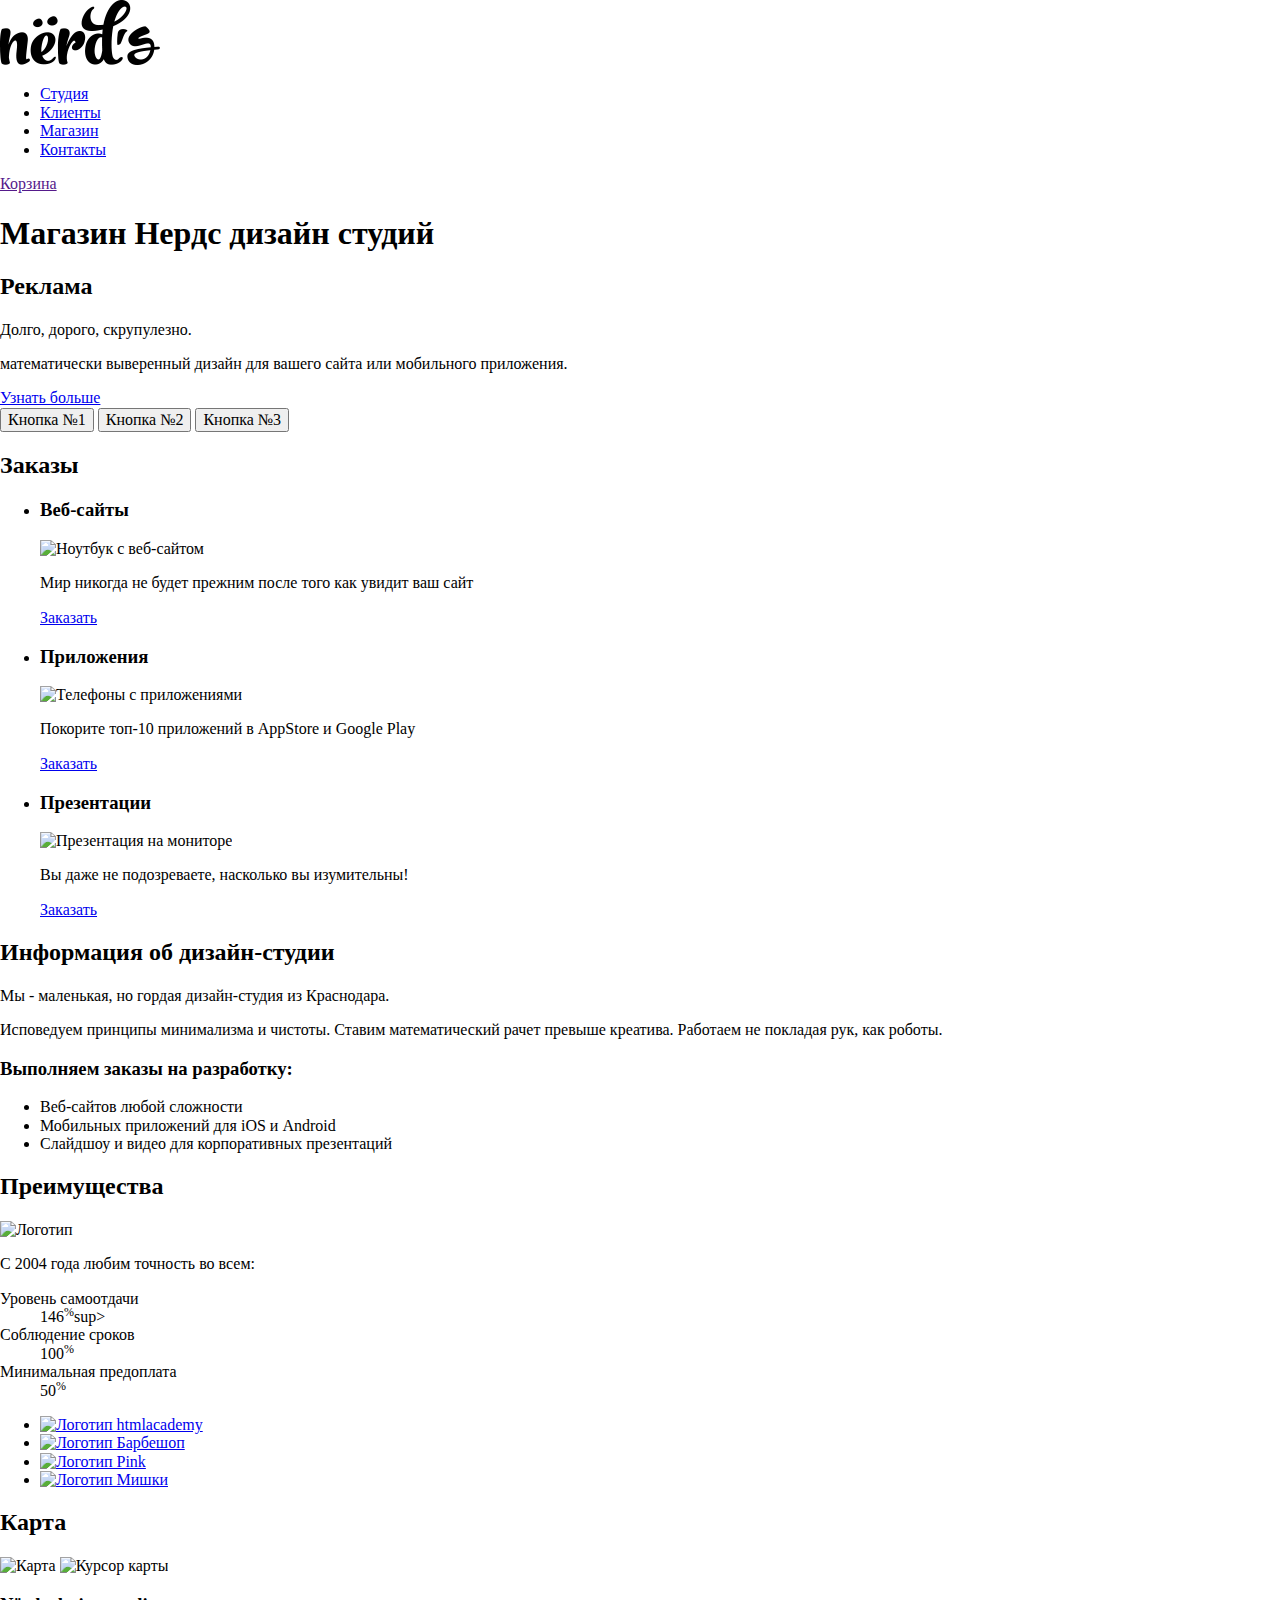
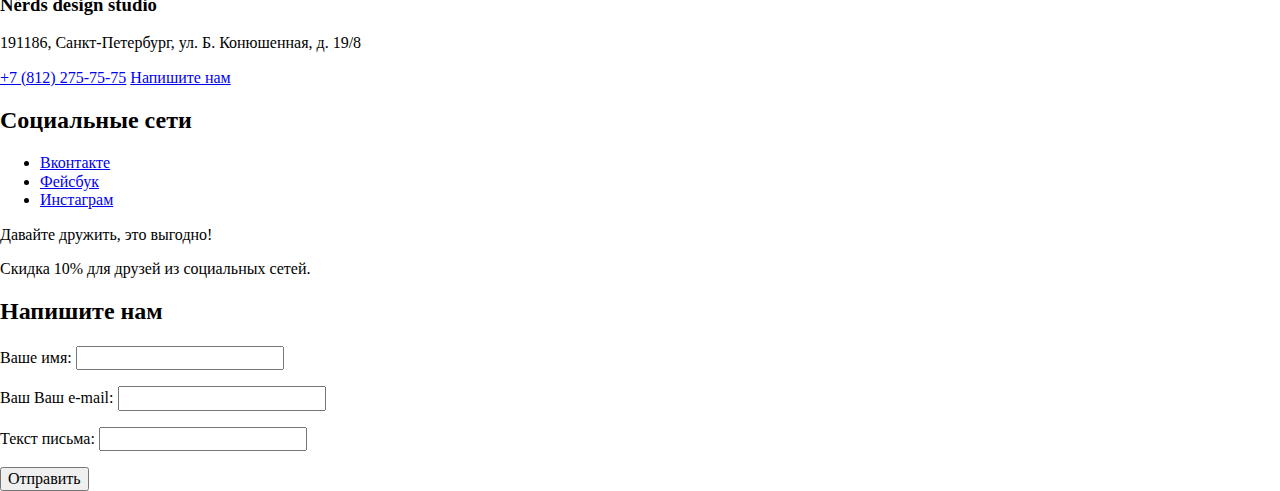
==== index.html @ 2e9fbd0c "Добавление файлов styles и normalize" ====
<!DOCTYPE html>
<html class="page" lang="ru">
  <head>
    <meta charset="UTF-8">
    <meta http-equiv="X-UA-Compatible" content="IE=edge">
    <meta name="viewport" content="width=device-width, initial-scale=1.0">
    <title>Проект нердс</title>
    <link rel="stylesheet" href="../styles/normalize.css">
    <link rel="stylesheet" href="../styles/style.css">

    <link rel="icon" href="favicon.ico">
    <link rel="icon" href="img/favicons/favicon.svg" type="image/svg+xml">
    <link rel="mask-icon" href="img/favicons/favicon.svg" type="image/svg+xml">
    <link rel="apple-touch-icon" href="img/favicons/180.png">
    <link rel="manifest" href="manifest.webmanifest">
  </head>
  <body class="page-body">
    <header class="main-header">
      <nav class="main-navigation">
        <a>
          <img src="/img/nerds-logo.png" width="160" height="65" alt="Логотип">
        </a>
        <ul>
          <li>
            <a href="blank.html">Студия</a>
          </li>
          <li>
            <a href="blank.html">Клиенты</a>
          </li>
          <li>
            <a href="catalog.html">Магазин</a>
          </li>
          <li>
            <a href="blank.html">Контакты</a>
          </li>
        </ul>
        <div>
          <a href="">Корзина</a>
        </div>
      </nav>
    </header>

    <main class="page-section">
      <h1>Магазин Нердс дизайн студий</h1>
      <section class="Advertising-slider">
        <h2>Реклама</h2>
        <div>
          <p>
            Долго, дорого, скрупулезно.
          </p>
          <p>
            математически выверенный дизайн для вашего
            сайта или мобильного приложения.
          </p>
          <a href="blank.html">Узнать больше</a>
        </div>
        <div>
          <button>Кнопка №1</button>
          <button>Кнопка №2</button>
          <button>Кнопка №3</button>
        </div>
      </section>

      <section class="order">
        <h2>Заказы</h2>
        <ul>
          <li>
            <h3>Веб-сайты</h3>
            <img src="" alt="Ноутбук с веб-сайтом">
            <p>
              Мир никогда не будет прежним
              после того как увидит ваш сайт
            </p>
            <a href="blank.html">Заказать</a>
          </li>
          <li>
            <h3>Приложения</h3>
            <img src="" alt="Телефоны с приложениями">
            <p>
              Покорите топ-10 приложений в
              AppStore и Google Play
            </p>
            <a href="blank.html">Заказать</a>
          </li>
          <li>
            <h3>Презентации</h3>
            <img src="" alt="Презентация на мониторе">
            <p>
              Вы даже не подозреваете,
              насколько вы изумительны!
            </p>
            <a href="blank.html">Заказать</a>
          </li>
        </ul>
      </section>

      <section>
        <h2>Информация об дизайн-студии</h2>
        <p>
          Мы - маленькая, но гордая
          дизайн-студия из Краснодара.
        </p>
        <p>
          Исповедуем принципы минимализма
          и чистоты. Ставим математический
          рачет превыше креатива. Работаем
          не покладая рук, как роботы.
        </p>
        <h3>Выполняем заказы на разработку:</h3>
        <ul>
          <li>Веб-сайтов любой сложности</li>
          <li>Мобильных приложений для iOS и Android</li>
          <li>Слайдшоу и видео для корпоративных презентаций</li>
        </ul>
      </section>

      <section class="advantages">
        <h2>Преимущества</h2>
        <img src="" alt="Логотип">
        <p>
          C 2004 года любим точность во всем:
        </p>
        <dl>
          <dt>Уровень самоотдачи</dt>
          <dd>146<sup>%</sup>sup></dd>
          <dt>Соблюдение сроков</dt>
          <dd>100<sup>%</sup></dd>
          <dt>Минимальная предоплата</dt>
          <dd>50<sup>%</sup></dd>
        </dl>
      </section>

      <section class="logos">
        <ul>
          <li>
            <a href="#">
              <img src="#" alt="Логотип htmlacademy">
            </a>
          </li>
          <li>
            <a href="#"><img src="" alt="Логотип Барбешоп">
            </a>
          </li>
          <li>
            <a href="#">
              <img src="" alt="Логотип Pink">
            </a>
          </li>
          <li>
            <a href="#">
              <img src="" alt="Логотип Мишки">
            </a>
          </li>
        </ul>
      </section>
    </main>

    <footer class="page-footer">
      <section class="map">
        <h2>Карта</h2>
        <img src="" alt="Карта">
        <img src="" alt="Курсор карты">
        <div class="contacts">
          <h3>Nёrds design studio</h3>
          <p>
            191186, Санкт-Петербург,
            ул. Б. Конюшенная, д. 19/8
          </p>
          <a href="tel:+78122757575">+7 (812) 275-75-75</a>
          <a href="blank.html">Напишите нам</a>
        </div>
      </section>

      <section class="social">
        <h2>Социальные сети</h2>
        <ul class="social-list">
          <li>
            <a href="#">Вконтакте</a>
          </li>
          <li>
            <a href="#">Фейсбук</a>
          </li>
          <li>
            <a href="#">Инстаграм</a>
          </li>
        </ul>
      </section>

      <div class="discount">
        <p>Давайте дружить, это выгодно!</p>
        <p>Скидка 10% для друзей из социальных сетей.</p>
      </div>
    </footer>

    <section class="modal">
      <h2>Напишите нам</h2>
      <form action="#" method="get">
        <p>
          <Label for="login">Ваше имя:</Label>
          <input type="text" name="login" id="login">
        </p>
        <p>
          <Label for="email">Ваш Ваш e-mail:</Label>
          <input type="text" name="email" id="email">
        </p>
        <p>
          <Label for="text-email">Текст письма:</Label>
          <input type="text" name="text-email" id="text-email">
        </p>
        <button type="submit">Отправить</button>
      </form>
    </section>
  </body>
</html>
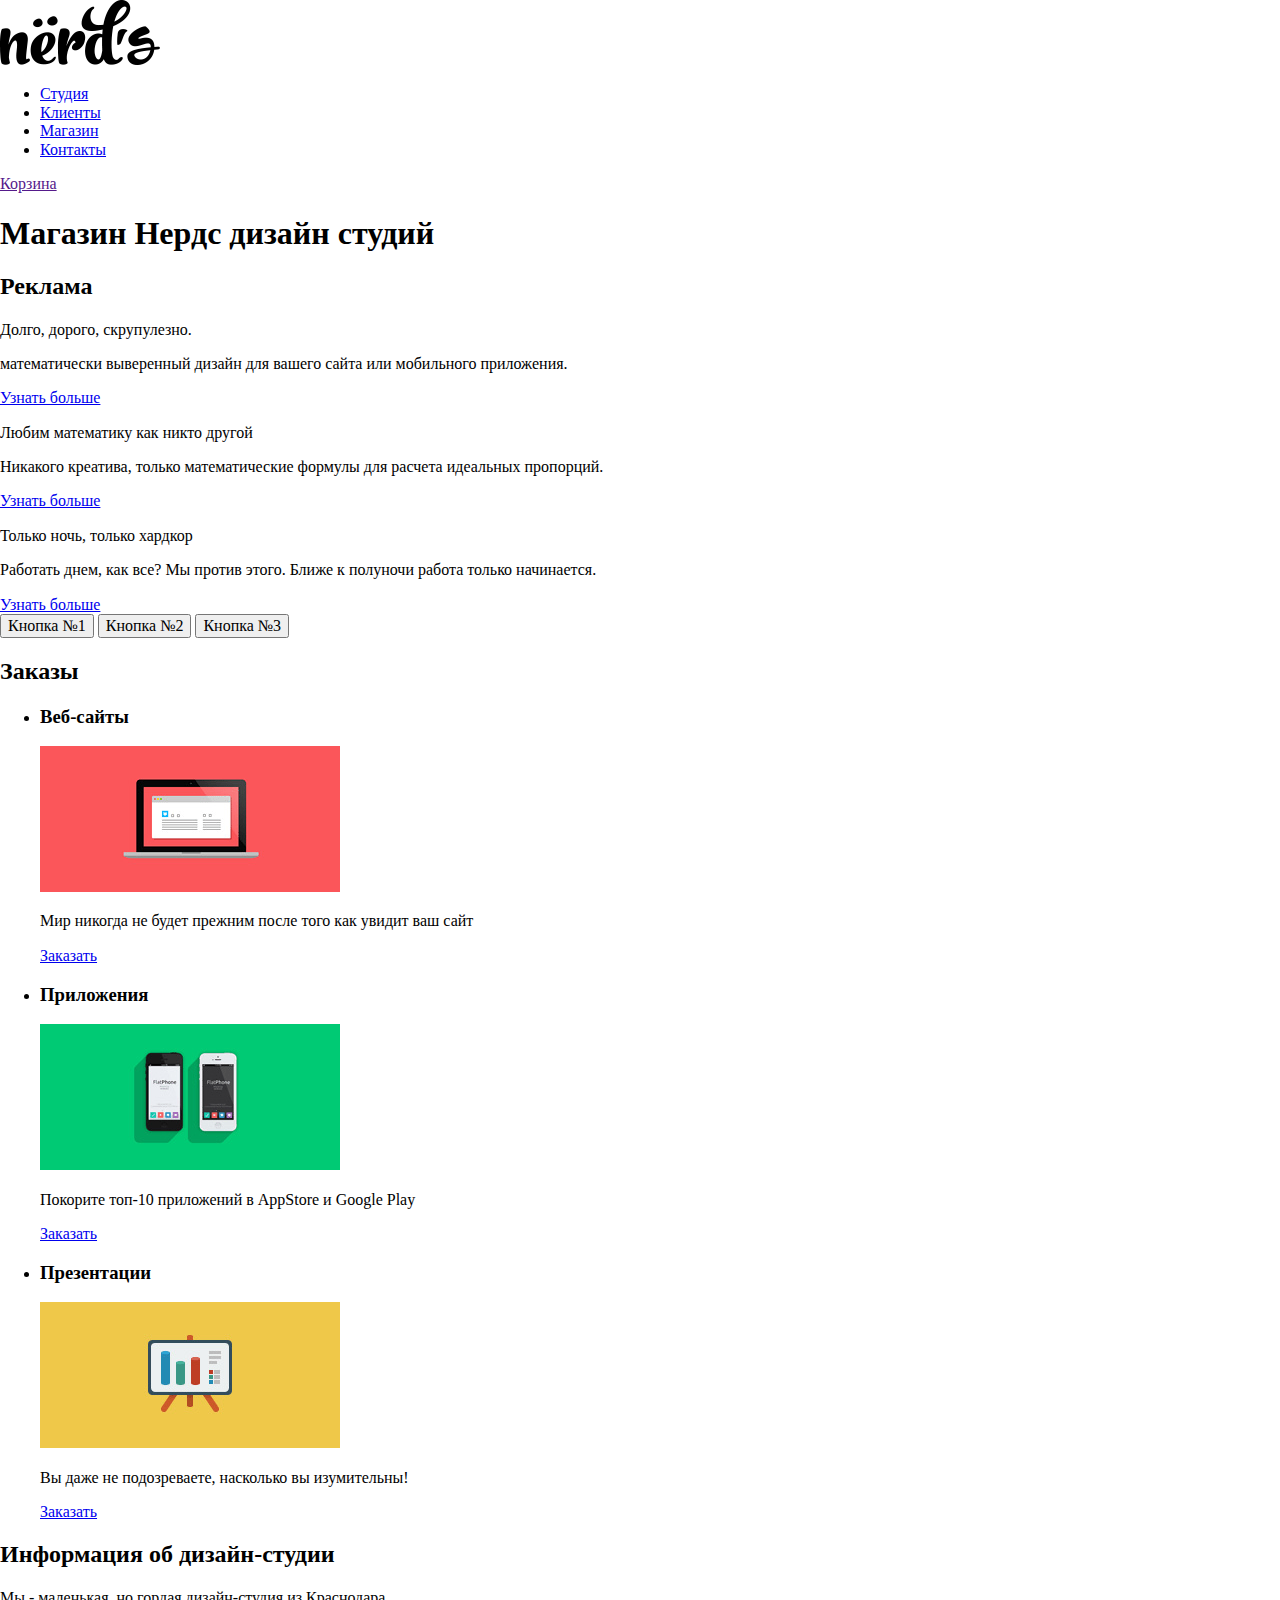
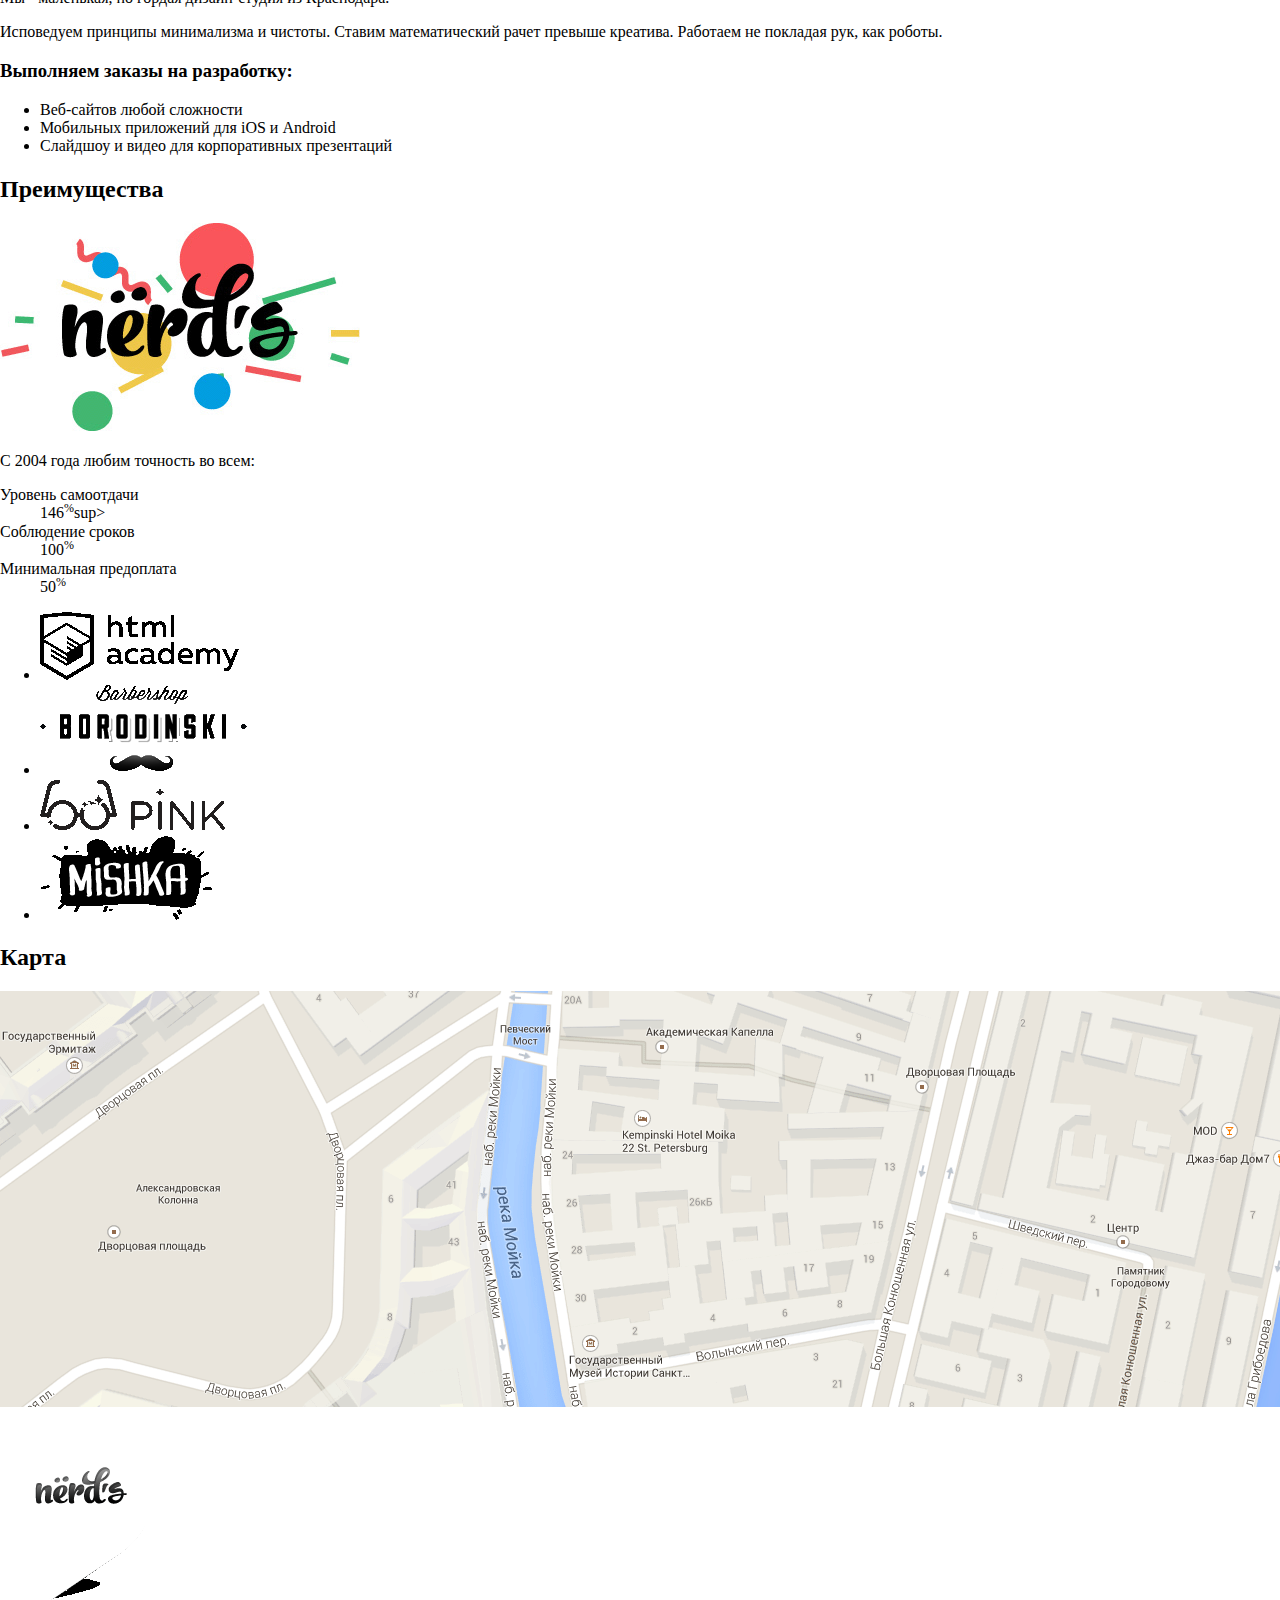
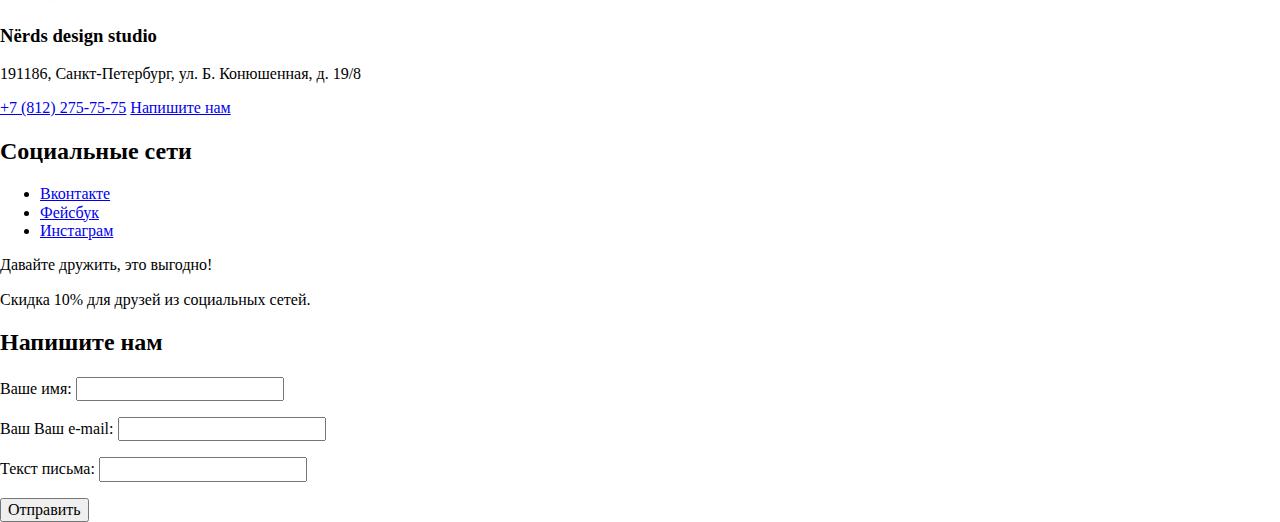
==== commit ac7487ff: "Добавлены изображения" ====
--- a/index.html
+++ b/index.html
@@ -44,7 +44,7 @@
       <h1>Магазин Нердс дизайн студий</h1>
       <section class="Advertising-slider">
         <h2>Реклама</h2>
-        <div>
+        <div class="slide-item">
           <p>
             Долго, дорого, скрупулезно.
           </p>
@@ -54,6 +54,26 @@
           </p>
           <a href="blank.html">Узнать больше</a>
         </div>
+        <div class="slide-item">
+            <p>
+              Любим математику как никто другой
+            </p>
+            <p>
+              Никакого креатива, только математические формулы
+              для расчета идеальных пропорций.
+            </p>
+            <a href="blank.html">Узнать больше</a>
+          </div>
+          <div class="slide-item">
+            <p>
+              Только ночь, только хардкор
+            </p>
+            <p>
+              Работать днем, как все? Мы против этого.
+              Ближе к полуночи работа только начинается.
+            </p>
+            <a href="blank.html">Узнать больше</a>
+          </div>
         <div>
           <button>Кнопка №1</button>
           <button>Кнопка №2</button>
@@ -66,7 +86,7 @@
         <ul>
           <li>
             <h3>Веб-сайты</h3>
-            <img src="" alt="Ноутбук с веб-сайтом">
+            <img src="../img/illustration-1.png" width="300" height="146" alt="Ноутбук с веб-сайтом">
             <p>
               Мир никогда не будет прежним
               после того как увидит ваш сайт
@@ -75,7 +95,7 @@
           </li>
           <li>
             <h3>Приложения</h3>
-            <img src="" alt="Телефоны с приложениями">
+            <img src="../img/illustration-2.png" width="300" height="146" alt="Телефоны с приложениями">
             <p>
               Покорите топ-10 приложений в
               AppStore и Google Play
@@ -84,7 +104,7 @@
           </li>
           <li>
             <h3>Презентации</h3>
-            <img src="" alt="Презентация на мониторе">
+            <img src="../img/illustration-3.png" width="300" height="146" alt="Презентация на мониторе">
             <p>
               Вы даже не подозреваете,
               насколько вы изумительны!
@@ -116,7 +136,7 @@
 
       <section class="advantages">
         <h2>Преимущества</h2>
-        <img src="" alt="Логотип">
+        <img src="../img/nerds-illustration.png" width="360" height="208" alt="Логотип">
         <p>
           C 2004 года любим точность во всем:
         </p>
@@ -130,25 +150,26 @@
         </dl>
       </section>
 
-      <section class="logos">
-        <ul>
-          <li>
-            <a href="#">
-              <img src="#" alt="Логотип htmlacademy">
-            </a>
-          </li>
-          <li>
-            <a href="#"><img src="" alt="Логотип Барбешоп">
-            </a>
-          </li>
-          <li>
-            <a href="#">
-              <img src="" alt="Логотип Pink">
-            </a>
-          </li>
-          <li>
-            <a href="#">
-              <img src="" alt="Логотип Мишки">
+      <section class="logo-list">
+        <ul>
+          <li>
+            <a href="#">
+              <img src="../img/logo-1.png" width="199" height="68" alt="Логотип htmlacademy">
+            </a>
+          </li>
+          <li>
+            <a href="#">
+              <img src="../img/logo-2.png" width="209" height="90" alt="Логотип Барбешоп">
+            </a>
+          </li>
+          <li>
+            <a href="#">
+              <img src="../img/logo-3.png" width="185" height="52" alt="Логотип Pink">
+            </a>
+          </li>
+          <li>
+            <a href="#">
+              <img src="../img/logo-4.png" width="173" height="84" alt="Логотип Мишки">
             </a>
           </li>
         </ul>
@@ -158,8 +179,8 @@
     <footer class="page-footer">
       <section class="map">
         <h2>Карта</h2>
-        <img src="" alt="Карта">
-        <img src="" alt="Курсор карты">
+        <img src="../img/map.png" width="1440" height="416" alt="Карта">
+        <img src="../img/map-marker.png" width="231" height="190" alt="Курсор карты">
         <div class="contacts">
           <h3>Nёrds design studio</h3>
           <p>
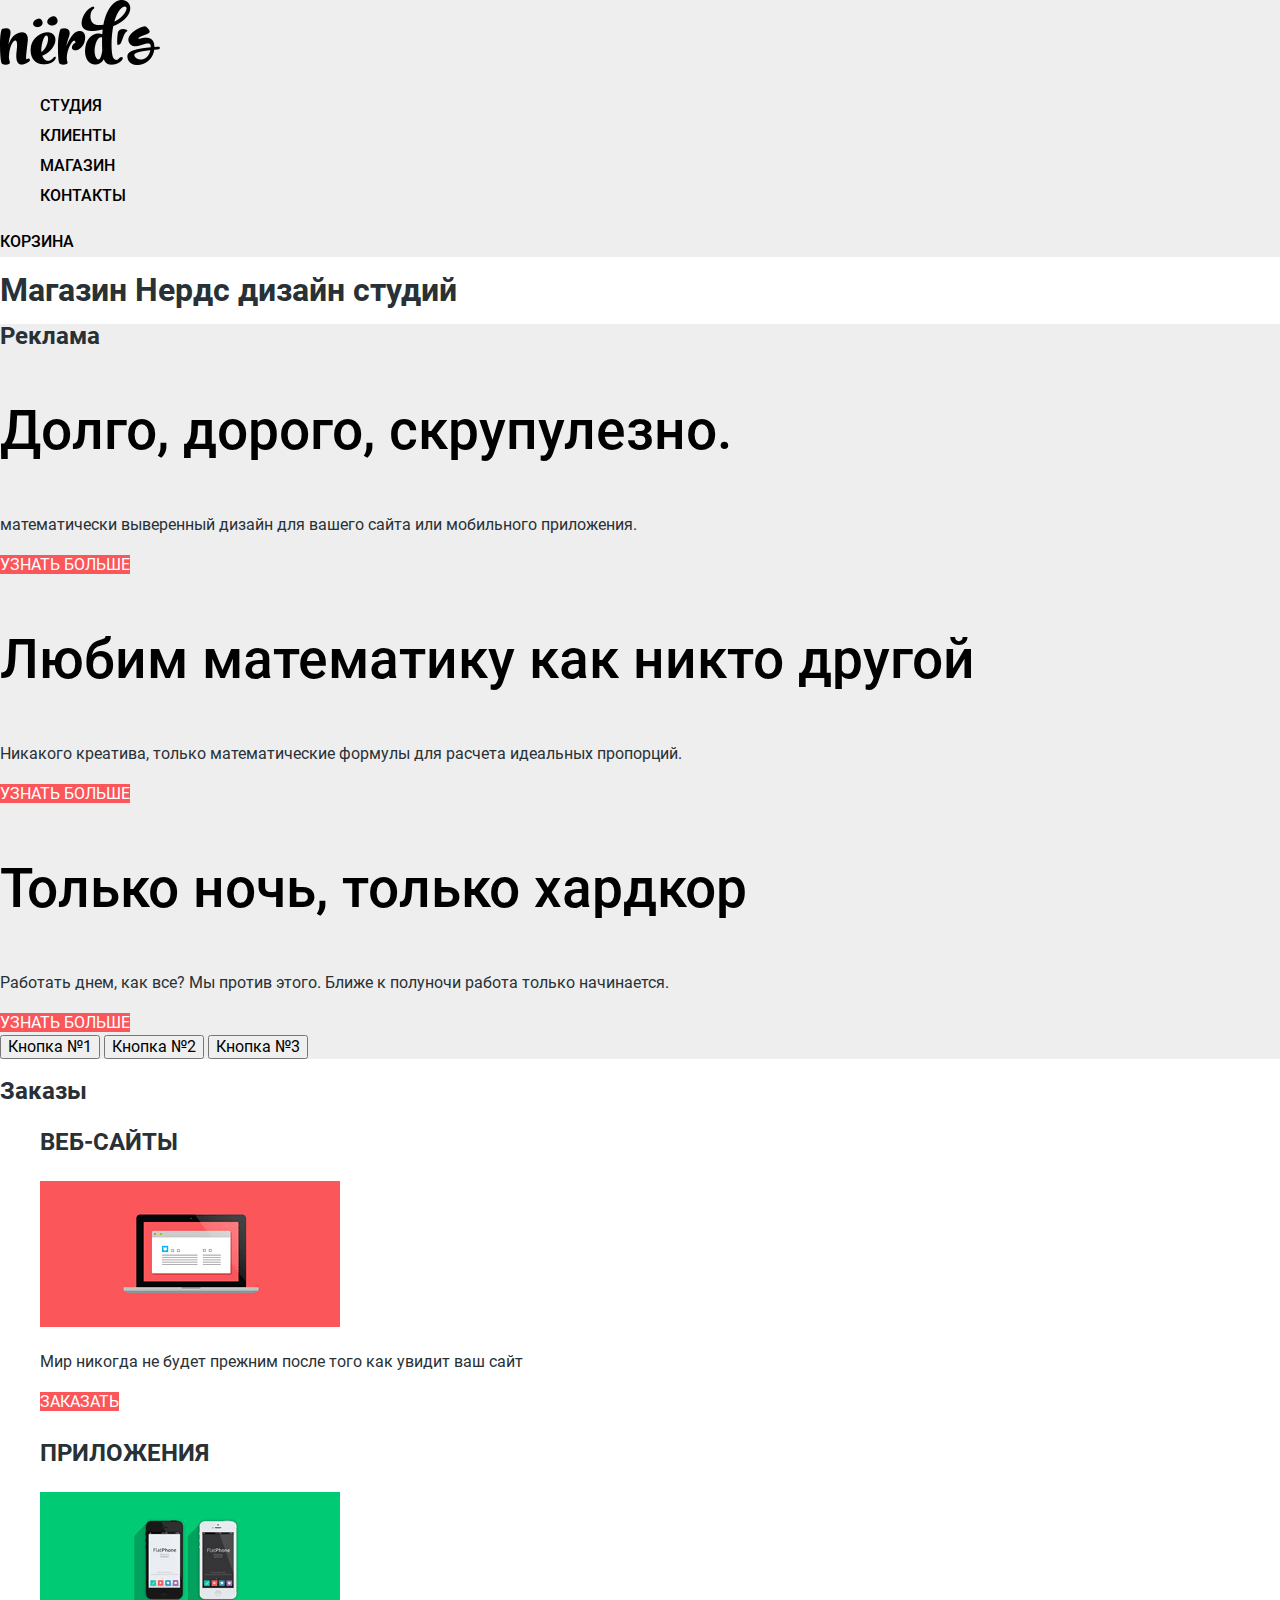
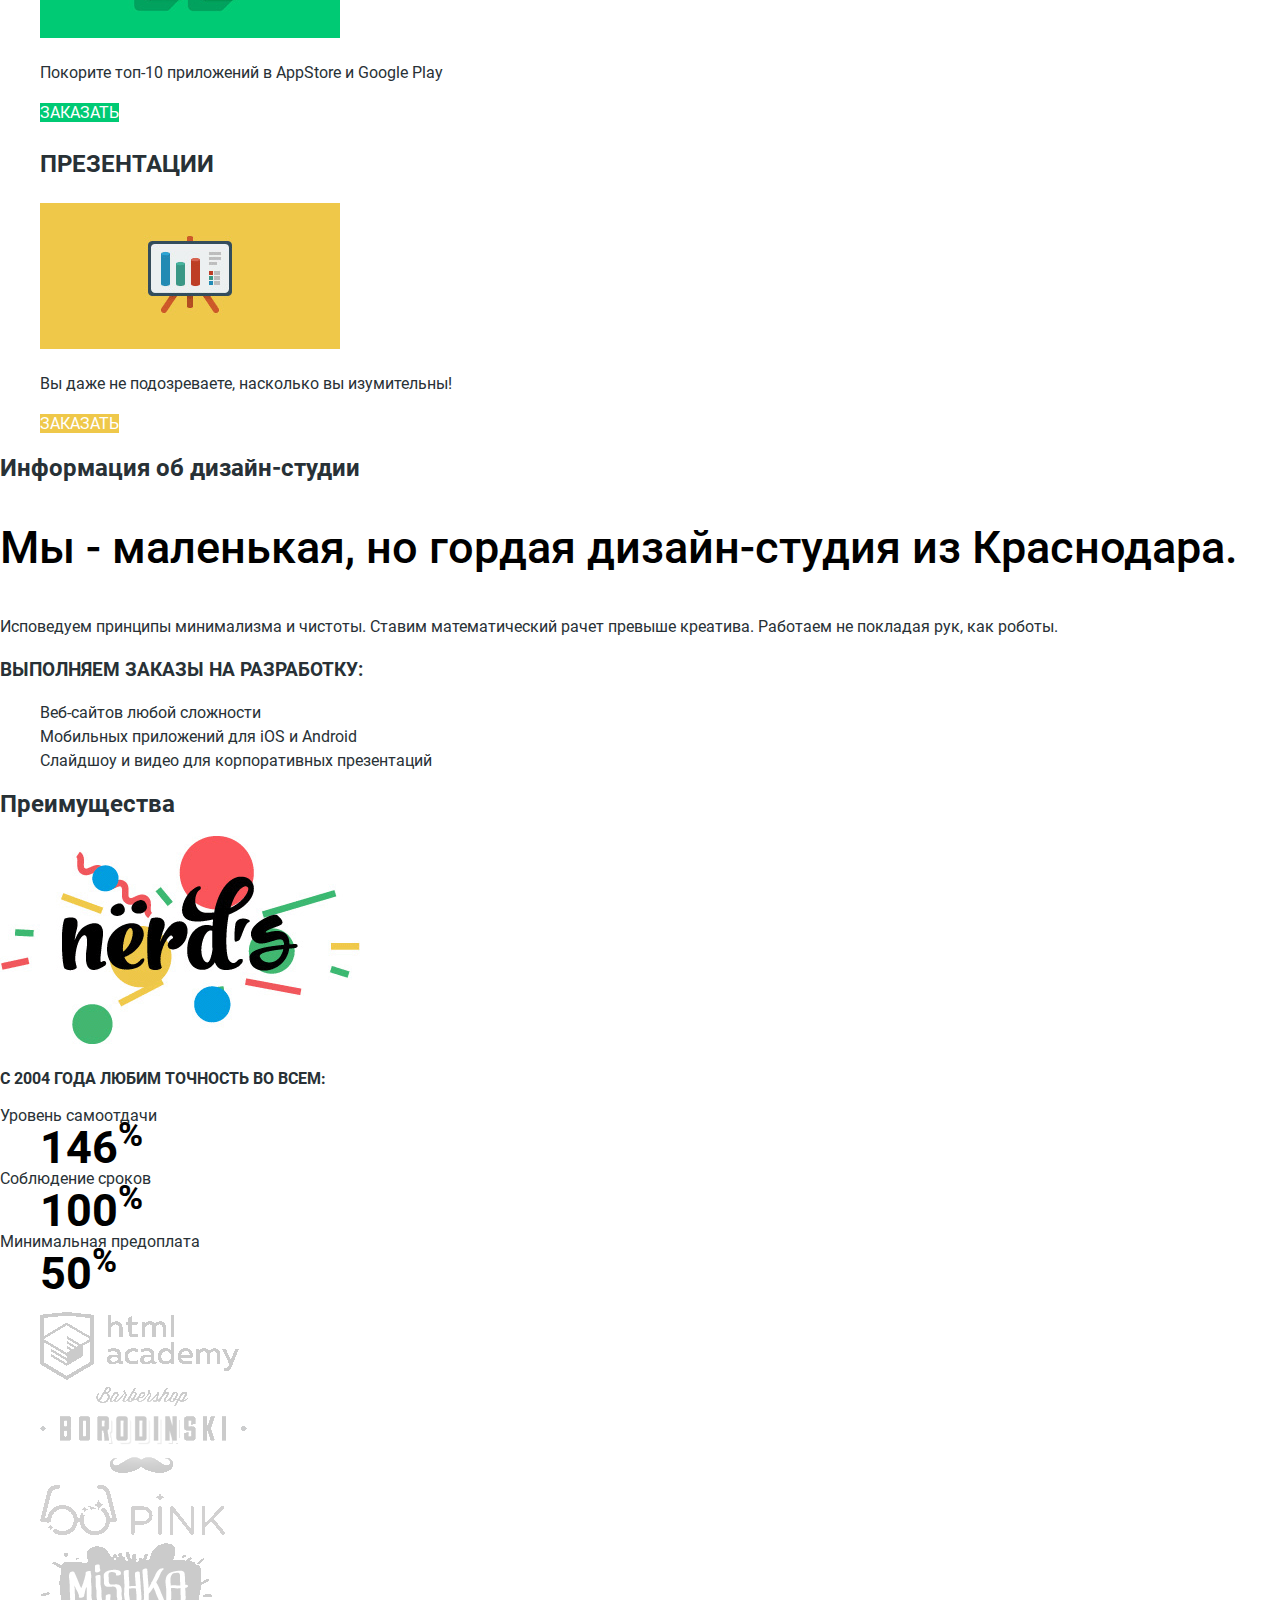
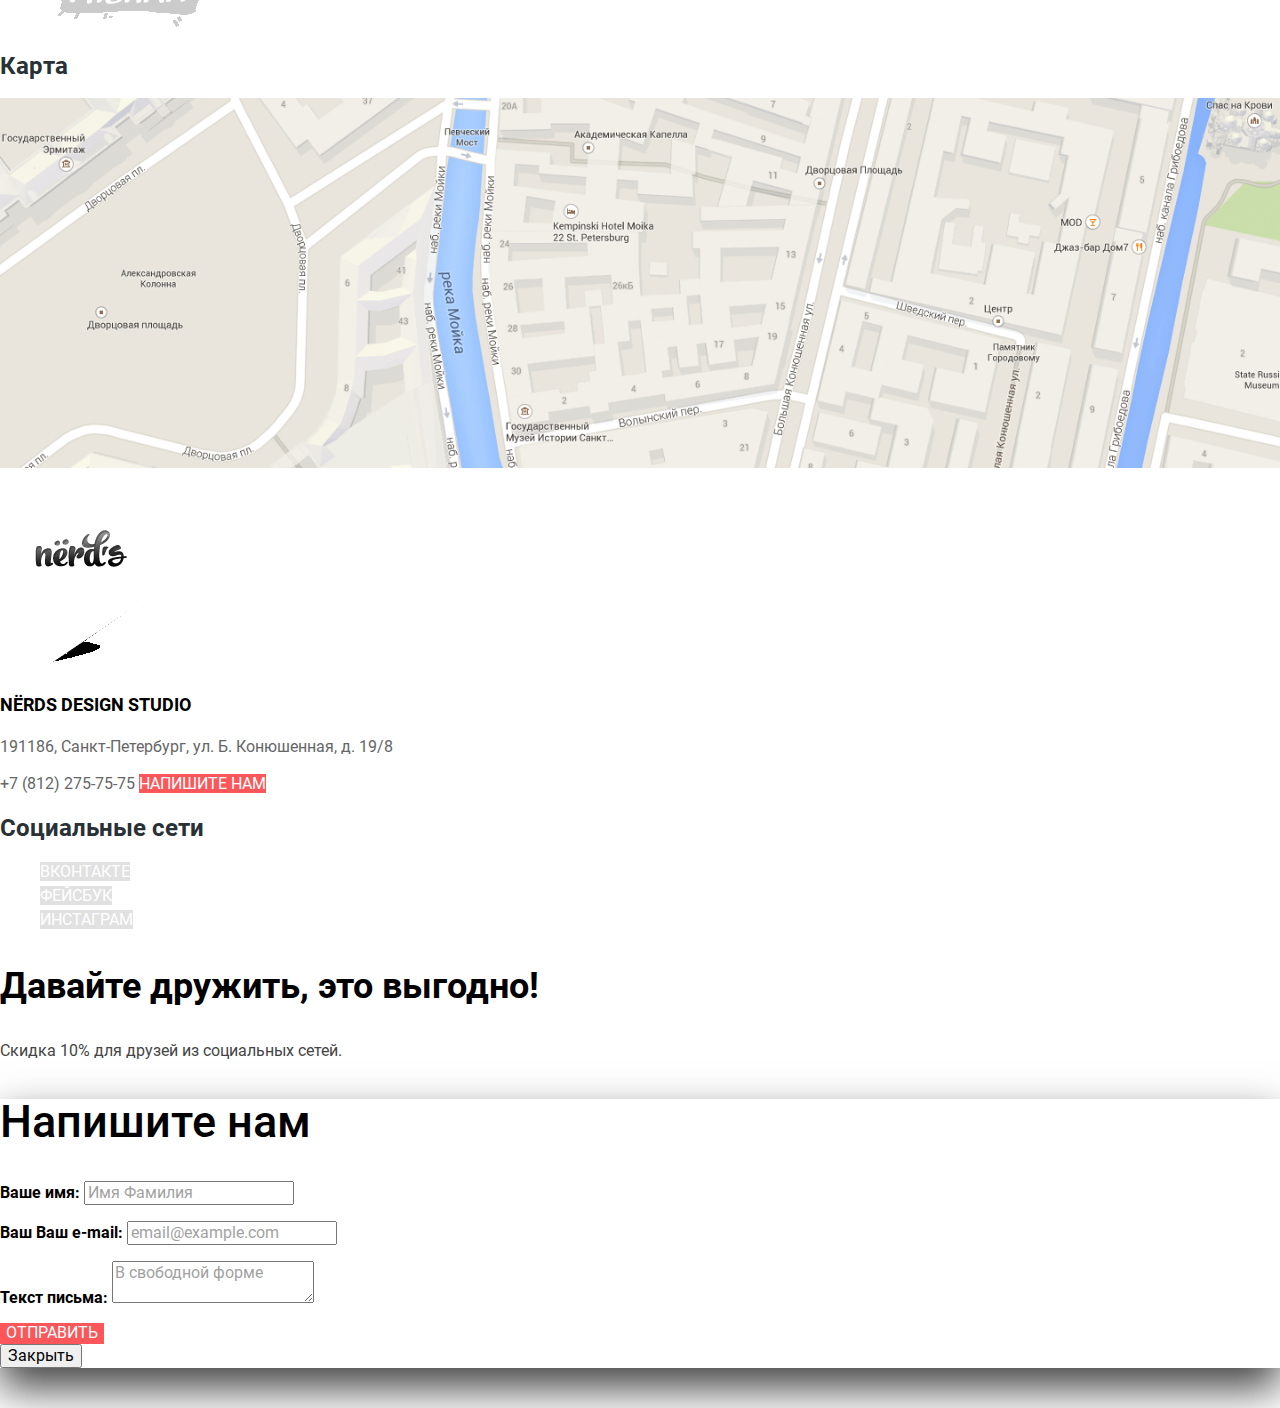
==== commit 2d62ff69: "Стилизация index.html" ====
--- a/index.html
+++ b/index.html
@@ -5,6 +5,7 @@
     <meta http-equiv="X-UA-Compatible" content="IE=edge">
     <meta name="viewport" content="width=device-width, initial-scale=1.0">
     <title>Проект нердс</title>
+
     <link rel="stylesheet" href="../styles/normalize.css">
     <link rel="stylesheet" href="../styles/style.css">
 
@@ -35,7 +36,7 @@
           </li>
         </ul>
         <div>
-          <a href="">Корзина</a>
+          <a href="blank.html">Корзина</a>
         </div>
       </nav>
     </header>
@@ -45,34 +46,34 @@
       <section class="Advertising-slider">
         <h2>Реклама</h2>
         <div class="slide-item">
-          <p>
+          <p class="slogan">
             Долго, дорого, скрупулезно.
           </p>
           <p>
             математически выверенный дизайн для вашего
             сайта или мобильного приложения.
           </p>
-          <a href="blank.html">Узнать больше</a>
+          <a class="btn" href="blank.html">Узнать больше</a>
         </div>
         <div class="slide-item">
-            <p>
+            <p class="slogan">
               Любим математику как никто другой
             </p>
             <p>
               Никакого креатива, только математические формулы
               для расчета идеальных пропорций.
             </p>
-            <a href="blank.html">Узнать больше</a>
+            <a class="btn" href="blank.html">Узнать больше</a>
           </div>
           <div class="slide-item">
-            <p>
+            <p class="slogan">
               Только ночь, только хардкор
             </p>
             <p>
               Работать днем, как все? Мы против этого.
               Ближе к полуночи работа только начинается.
             </p>
-            <a href="blank.html">Узнать больше</a>
+            <a class="btn" href="blank.html">Узнать больше</a>
           </div>
         <div>
           <button>Кнопка №1</button>
@@ -91,7 +92,7 @@
               Мир никогда не будет прежним
               после того как увидит ваш сайт
             </p>
-            <a href="blank.html">Заказать</a>
+            <a class="btn" href="blank.html">Заказать</a>
           </li>
           <li>
             <h3>Приложения</h3>
@@ -100,7 +101,7 @@
               Покорите топ-10 приложений в
               AppStore и Google Play
             </p>
-            <a href="blank.html">Заказать</a>
+            <a class="btn green-btn" href="blank.html">Заказать</a>
           </li>
           <li>
             <h3>Презентации</h3>
@@ -109,14 +110,14 @@
               Вы даже не подозреваете,
               насколько вы изумительны!
             </p>
-            <a href="blank.html">Заказать</a>
-          </li>
-        </ul>
-      </section>
-
-      <section>
+            <a class="btn yellow-btn" href="blank.html">Заказать</a>
+          </li>
+        </ul>
+      </section>
+
+      <section class="info">
         <h2>Информация об дизайн-студии</h2>
-        <p>
+        <p class="slogan-info">
           Мы - маленькая, но гордая
           дизайн-студия из Краснодара.
         </p>
@@ -142,7 +143,7 @@
         </p>
         <dl>
           <dt>Уровень самоотдачи</dt>
-          <dd>146<sup>%</sup>sup></dd>
+          <dd>146<sup>%</sup></dd>
           <dt>Соблюдение сроков</dt>
           <dd>100<sup>%</sup></dd>
           <dt>Минимальная предоплата</dt>
@@ -188,21 +189,21 @@
             ул. Б. Конюшенная, д. 19/8
           </p>
           <a href="tel:+78122757575">+7 (812) 275-75-75</a>
-          <a href="blank.html">Напишите нам</a>
+          <a class="btn" href="blank.html">Напишите нам</a>
         </div>
       </section>
 
       <section class="social">
         <h2>Социальные сети</h2>
-        <ul class="social-list">
-          <li>
-            <a href="#">Вконтакте</a>
-          </li>
-          <li>
-            <a href="#">Фейсбук</a>
-          </li>
-          <li>
-            <a href="#">Инстаграм</a>
+        <ul>
+          <li>
+            <a class="btn" href="#">Вконтакте</a>
+          </li>
+          <li>
+            <a class="btn" href="#">Фейсбук</a>
+          </li>
+          <li>
+            <a class="btn" href="#">Инстаграм</a>
           </li>
         </ul>
       </section>
@@ -218,18 +219,19 @@
       <form action="#" method="get">
         <p>
           <Label for="login">Ваше имя:</Label>
-          <input type="text" name="login" id="login">
+          <input type="text" name="login" id="login" placeholder="Имя Фамилия">
         </p>
         <p>
           <Label for="email">Ваш Ваш e-mail:</Label>
-          <input type="text" name="email" id="email">
+          <input type="text" name="email" id="email" placeholder="email@example.com">
         </p>
         <p>
           <Label for="text-email">Текст письма:</Label>
-          <input type="text" name="text-email" id="text-email">
-        </p>
-        <button type="submit">Отправить</button>
+          <textarea name="text-email" id="text-email" placeholder="В свободной форме"></textarea>
+        </p>
+        <button class="btn" type="submit">Отправить</button>
       </form>
+      <button class="close" type="button">Закрыть</button>
     </section>
   </body>
 </html>
--- a/styles/style.css
+++ b/styles/style.css
@@ -0,0 +1,328 @@
+@font-face {
+  font-family: "Roboto";
+  font-weight: 400;
+  font-style: normal;
+
+  src: url("../fonts/Roboto-Regular.woff2") format("woff2"),
+       url("../fonts/Roboto-Regular.woff") format("woff");
+
+}
+
+@font-face {
+  font-family: "Roboto";
+  font-weight: 500;
+  font-style: normal;
+
+  src: url("../fonts/Roboto-Medium.woff2") format("woff2"),
+       url("../fonts/Roboto-Medium.woff") format("woff");
+
+}
+
+@font-face {
+  font-family: "Roboto";
+  font-weight: 700;
+  font-style: normal;
+
+  src:
+  local("Roboto"),
+  local("Roboto"),
+   url("../fonts/Roboto-Bold.woff2") format("woff2"),
+       url("../fonts/Roboto-Bold.woff") format("woff");
+}
+
+
+.page-body {
+
+  font-family: "Roboto", "Arial", sans-serif;
+  font-size: 16px;
+  line-height: 24px;
+  color: var(--light-black);
+}
+
+/*Global*/
+a {
+  text-decoration: none;
+}
+
+img {
+  max-width: 100%;
+  height: auto;
+}
+
+.btn {
+  color: var(--basic-white);
+  text-transform: uppercase;
+
+  background-color: var(--basic-red);
+}
+
+.btn:hover {
+  background-color: var(--dark-red);
+}
+
+.btn:active {
+  color: var(--opacity-white);
+
+  background-color: var(--dark-extra-red);
+  box-shadow: inset 0 3px 0 var(--shadow-button-black);
+}
+
+/*Color*/
+
+:root {
+  --basic-black: #000000;
+  --light-black: #283136;
+  --basic-white: #ffffff;
+  --opacity-white: rgba(255,255,255, 0.3);
+  --basic-brown: #666666;
+  --dark-brown: #4d4d4d;
+  --basic-grey: #a6a6a6;
+  --light-grey: #e1e1e1;
+  --light-extra-light: #eeeeee;
+  --shadow-button-black: rgba(0,1,1, 0.1);
+  --shadow-modal-black: rgba(0,1,1, 0.75);
+  --basic-red: #fb565a;
+  --dark-red: #e74246;
+  --dark-extra-red: #d7373b;
+  --basic-green: #00ca74;
+  --dark-green: #00bc6c;
+  --dark-extra-green: #00aa62;
+  --basic-yellow: #efc84a;
+  --dark-yellow: #eab534;
+  --dark-extra-yellow: #e5a722;
+  --dark-extra-black: #444444;
+  --border-modal-form-grey: #d7dcde;
+  --border-modal-form-dark-grey: #b4b9bb;
+  --bg-filter-btn-dark-grey: #dfdfdf;
+  --bg-filter-btn-extra-grey: #d5d5d5;
+  --border-pagination-extra-dark-grey: #dbdbdb;
+  --arrow-bg-arrow-black: #231f20;
+  --btn-slider-active-brown: #c1c1c1;
+}
+
+/*Header*/
+
+.main-header {
+  background-color: var(--light-extra-light);
+}
+
+/*navigation*/
+
+.main-navigation ul {
+  list-style: none;
+}
+
+.main-navigation a {
+  color: var(--basic-black);
+  line-height: 30px;
+  font-weight: 500;
+  text-transform: uppercase;
+}
+
+.main-navigation a:hover {
+  color: var(--basic-red);
+}
+
+.main-navigation a:active {
+  color: var(--basic-black);
+  opacity: 0.3;
+}
+
+.main-navigation a:focus {
+  color: var(--basic-black);
+}
+
+/*Логотип*/
+
+.main-logo:hover {
+  opacity: 0.8;
+}
+
+.main-logo:active {
+  opacity: 0.3;
+}
+
+/*main*/
+
+/*slider*/
+
+.Advertising-slider {
+  background-color: var(--light-extra-light);
+}
+
+.slogan {
+  font-size: 55px;
+  line-height: 55px;
+  font-weight: 500;
+  color: var(--basic-black);
+}
+
+/*Order*/
+
+.order ul {
+  list-style: none;
+}
+
+.order h3 {
+  font-size: 24px;
+  line-height: 30px;
+  font-weight: 700;
+  text-transform: uppercase;
+}
+
+.order .green-btn {
+  background-color: var(--basic-green);
+}
+
+.order .green-btn:hover {
+  background-color: var(--dark-green);
+}
+
+.order .green-btn:active {
+  background-color: var(--dark-extra-green);
+}
+
+.order .yellow-btn {
+  background-color: var(--basic-yellow);
+}
+
+.order .yellow-btn:hover {
+  background-color: var(--dark-yellow);
+}
+
+.order .yellow-btn:active {
+  background-color: var(--dark-extra-yellow);
+}
+
+/*info*/
+
+.info .slogan-info {
+  font-size: 45px;
+  line-height: 45px;
+  font-weight: 500;
+  color: var(--basic-black);
+}
+
+.info h3 {
+  font-weight: 700;
+  text-transform: uppercase;
+
+}
+
+.info ul {
+  list-style: none;
+}
+
+/*advantages*/
+
+.advantages p {
+  font-weight: 700;
+  text-transform: uppercase;
+}
+
+.advantages dd {
+  font-size: 45px;
+  line-height: 45px;
+  font-weight: 700;
+  color: var(--basic-black);
+}
+
+.advantages dt {
+  line-height: 18px;
+}
+
+/*logo-list*/
+
+.logo-list ul {
+  list-style: none;
+}
+
+.logo-list a {
+  opacity: 0.2;
+}
+
+/*map contacts*/
+
+.contacts h3 {
+  font-size: 18px;
+  line-height: 30px;
+  font-weight: 700;
+  color: var(--basic-black);
+  text-transform: uppercase;
+}
+
+.contacts p {
+  line-height: 18px;
+  color: var(--basic-brown);
+}
+
+.contacts a:nth-child(3) {
+  line-height: 18px;
+  color: var(--basic-brown);
+}
+
+/*social*/
+
+.social ul {
+  list-style: none;
+}
+
+.social a {
+  background-color: var(--light-grey);
+}
+
+/*discount*/
+
+.discount p {
+  font-size: 36px;
+  line-height: 36px;
+  font-weight: 700;
+  color: var(--basic-black);
+}
+
+.discount p:nth-child(2) {
+  font-size: 16px;
+  line-height: 22px;
+  font-weight: 400;
+  color: var(--dark-extra-black);
+}
+
+/*modal*/
+
+.modal {
+  font-size: 16px;
+  line-height: 18px;
+  font-weight: 400;
+  box-shadow: 0 20px 40px 0px var(--shadow-modal-black);
+  margin-bottom: 40px;
+}
+
+.modal h2 {
+  font-size: 45px;
+  line-height: 45px;
+  font-weight: 500;
+  color: var(--basic-black);
+}
+
+.modal label {
+  line-height: 18px;
+  color: var(--basic-black);
+  font-weight: 700;
+}
+
+.modal input,
+.modal textarea {
+  font: inherit;
+  line-height: 18px;
+}
+
+.modal input::placeholder,
+.modal textarea::placeholder {
+  color: var(--dark-extra-black);
+  opacity: 0.5;
+}
+
+.modal .btn {
+  border: none;
+}
+
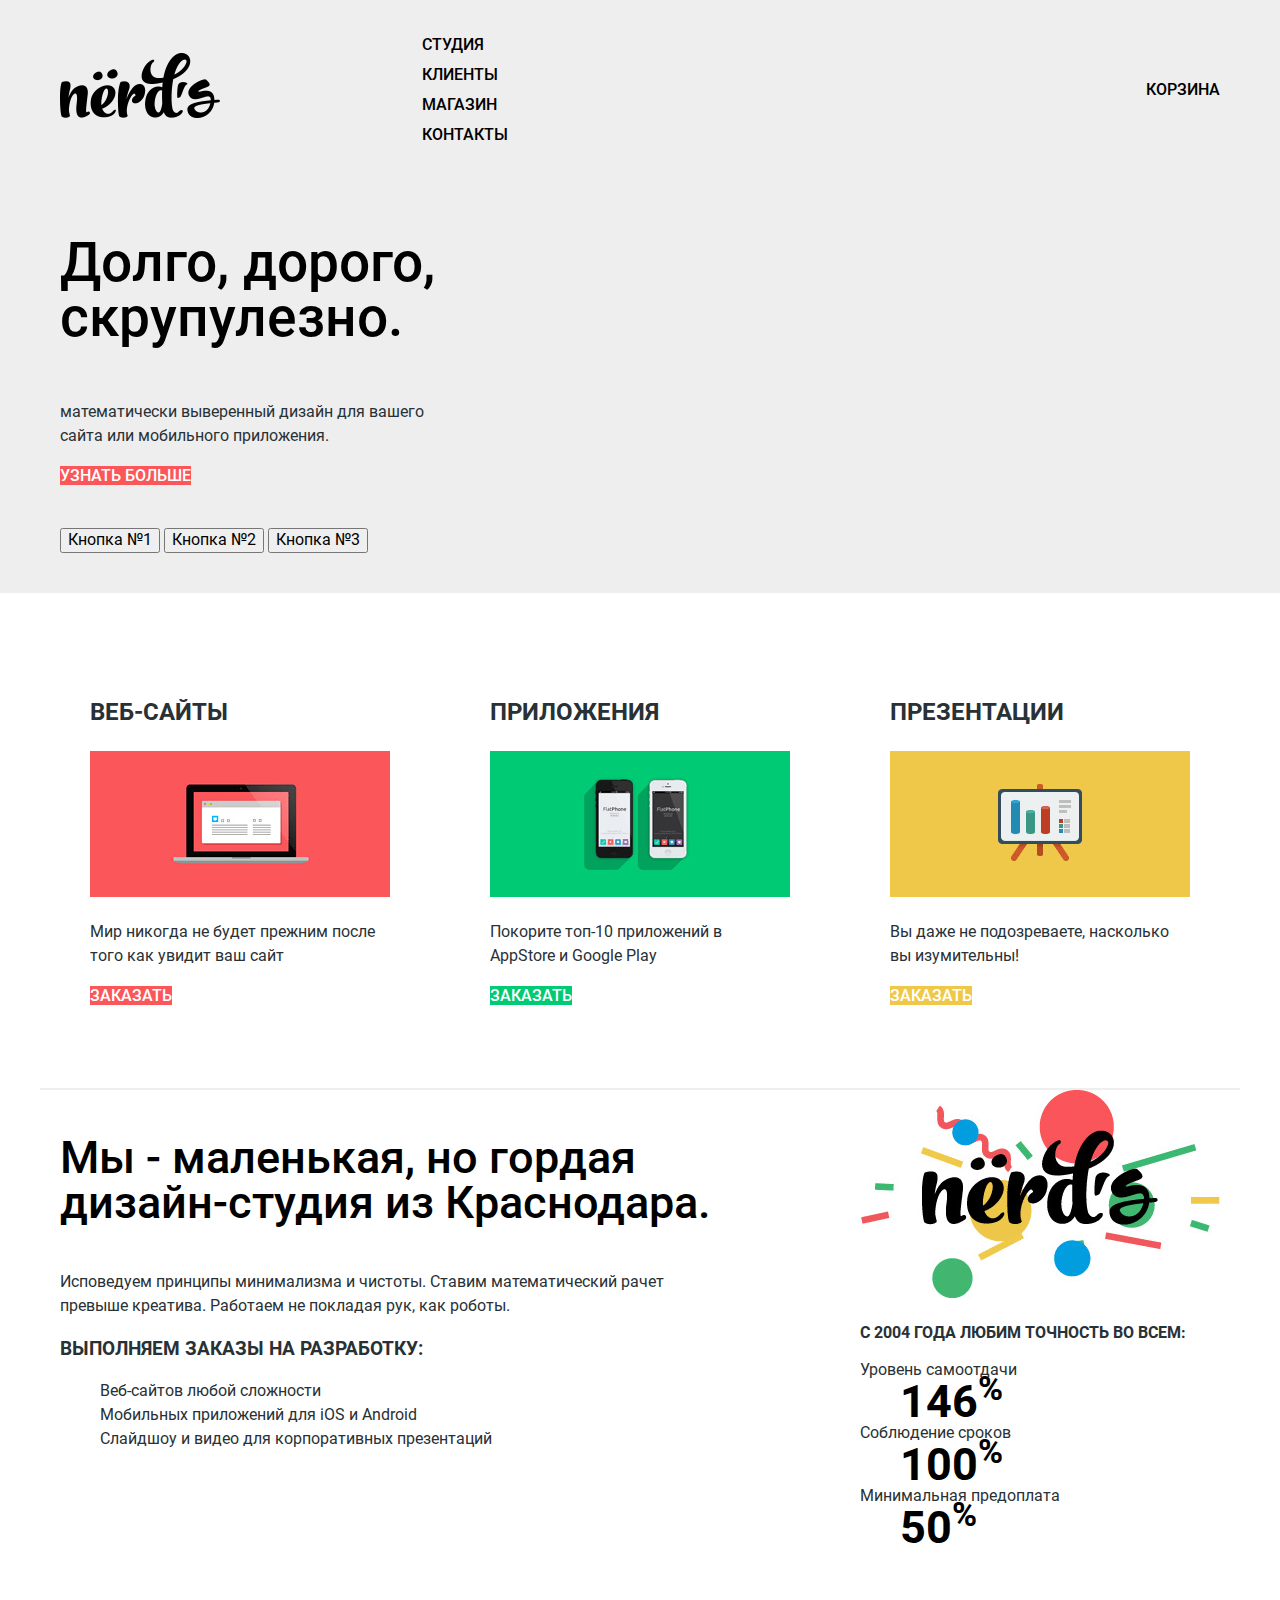
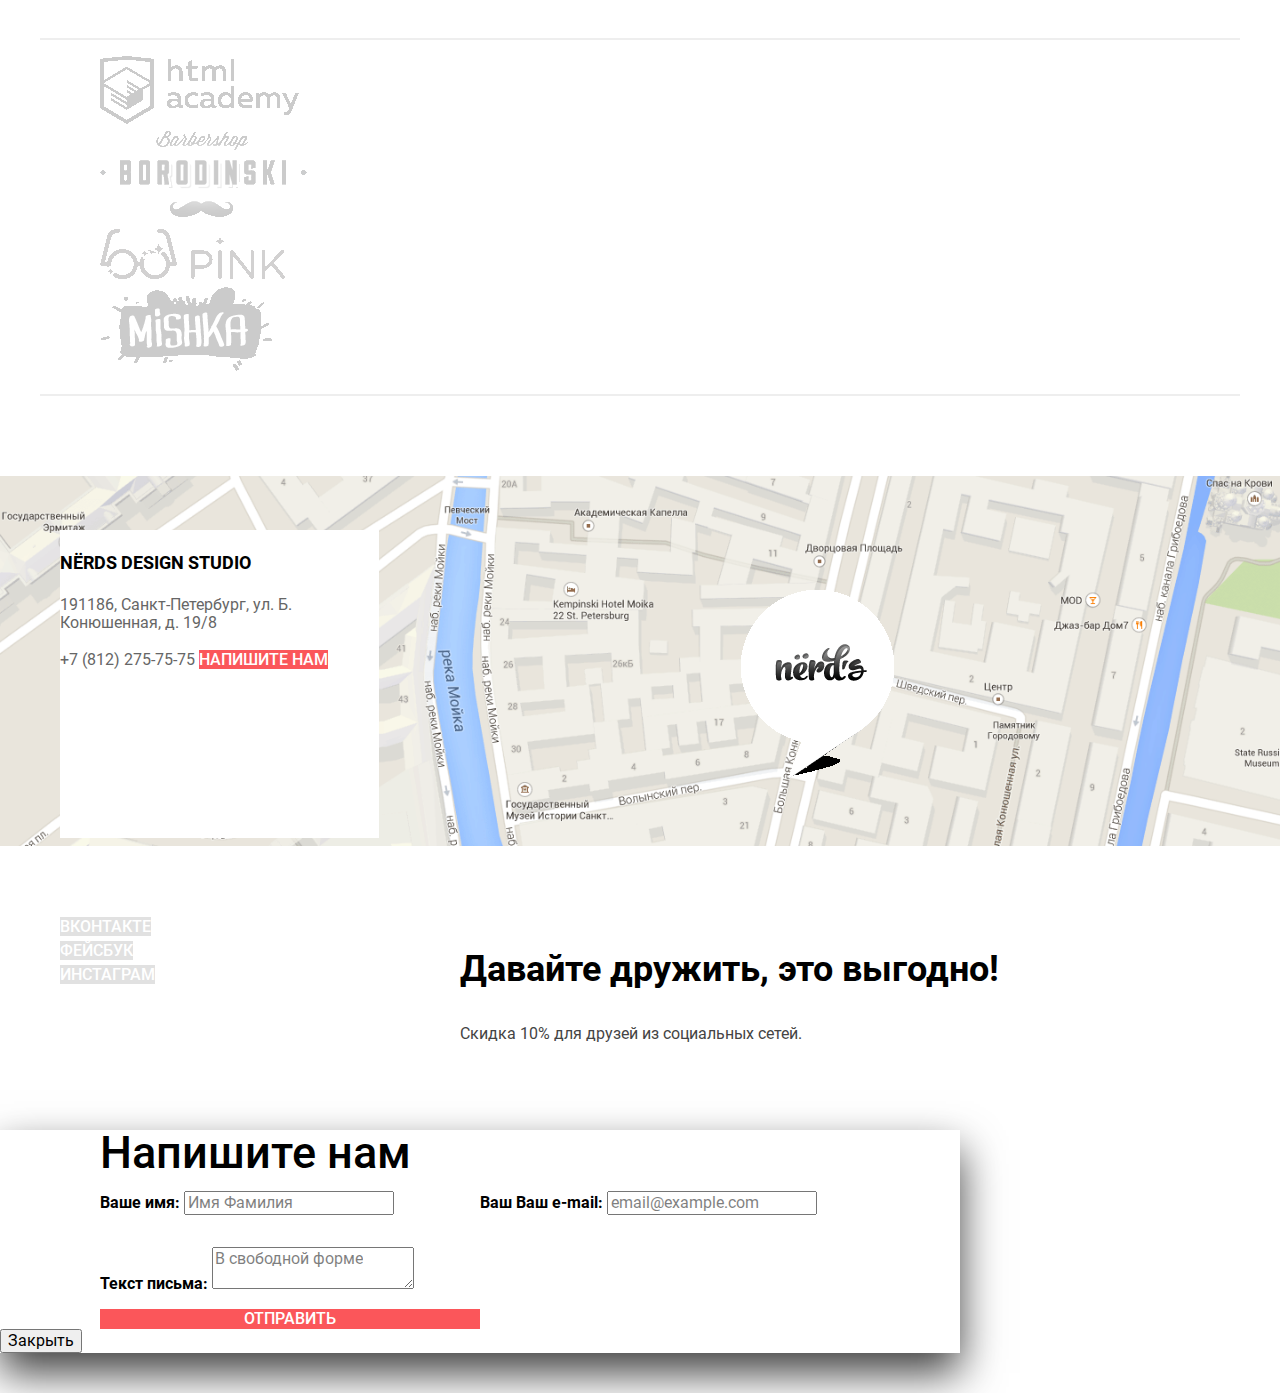
==== commit 19ac47c5: "Выполнены сетки grid" ====
--- a/index.html
+++ b/index.html
@@ -17,8 +17,8 @@
   </head>
   <body class="page-body">
     <header class="main-header">
-      <nav class="main-navigation">
-        <a>
+      <nav class="main-navigation container">
+        <a class="logo-image">
           <img src="/img/nerds-logo.png" width="160" height="65" alt="Логотип">
         </a>
         <ul>
@@ -42,48 +42,50 @@
     </header>
 
     <main class="page-section">
-      <h1>Магазин Нердс дизайн студий</h1>
+      <h1 class="visually-hidden">Магазин Нердс дизайн студий</h1>
       <section class="Advertising-slider">
-        <h2>Реклама</h2>
-        <div class="slide-item">
-          <p class="slogan">
-            Долго, дорого, скрупулезно.
-          </p>
-          <p>
-            математически выверенный дизайн для вашего
-            сайта или мобильного приложения.
-          </p>
-          <a class="btn" href="blank.html">Узнать больше</a>
-        </div>
-        <div class="slide-item">
+        <h2 class="visually-hidden">Реклама</h2>
+        <div class="slider-grid container">
+          <div class="slide-item slide-active">
             <p class="slogan">
-              Любим математику как никто другой
-            </p>
-            <p>
-              Никакого креатива, только математические формулы
-              для расчета идеальных пропорций.
+              Долго, дорого, скрупулезно.
+            </p>
+            <p>
+              математически выверенный дизайн для вашего
+              сайта или мобильного приложения.
             </p>
             <a class="btn" href="blank.html">Узнать больше</a>
           </div>
           <div class="slide-item">
-            <p class="slogan">
-              Только ночь, только хардкор
-            </p>
-            <p>
-              Работать днем, как все? Мы против этого.
-              Ближе к полуночи работа только начинается.
-            </p>
-            <a class="btn" href="blank.html">Узнать больше</a>
+              <p class="slogan">
+                Любим математику как никто другой
+              </p>
+              <p>
+                Никакого креатива, только математические формулы
+                для расчета идеальных пропорций.
+              </p>
+              <a class="btn" href="blank.html">Узнать больше</a>
+            </div>
+            <div class="slide-item">
+              <p class="slogan">
+                Только ночь, только хардкор
+              </p>
+              <p>
+                Работать днем, как все? Мы против этого.
+                Ближе к полуночи работа только начинается.
+              </p>
+              <a class="btn" href="blank.html">Узнать больше</a>
+            </div>
+            <div>
+              <button>Кнопка №1</button>
+              <button>Кнопка №2</button>
+              <button>Кнопка №3</button>
+            </div>
           </div>
-        <div>
-          <button>Кнопка №1</button>
-          <button>Кнопка №2</button>
-          <button>Кнопка №3</button>
-        </div>
-      </section>
-
-      <section class="order">
-        <h2>Заказы</h2>
+      </section>
+
+      <section class="order container">
+        <h2 class="visually-hidden">Заказы</h2>
         <ul>
           <li>
             <h3>Веб-сайты</h3>
@@ -114,44 +116,45 @@
           </li>
         </ul>
       </section>
-
-      <section class="info">
-        <h2>Информация об дизайн-студии</h2>
-        <p class="slogan-info">
-          Мы - маленькая, но гордая
-          дизайн-студия из Краснодара.
-        </p>
-        <p>
-          Исповедуем принципы минимализма
-          и чистоты. Ставим математический
-          рачет превыше креатива. Работаем
-          не покладая рук, как роботы.
-        </p>
-        <h3>Выполняем заказы на разработку:</h3>
-        <ul>
-          <li>Веб-сайтов любой сложности</li>
-          <li>Мобильных приложений для iOS и Android</li>
-          <li>Слайдшоу и видео для корпоративных презентаций</li>
-        </ul>
-      </section>
-
-      <section class="advantages">
-        <h2>Преимущества</h2>
-        <img src="../img/nerds-illustration.png" width="360" height="208" alt="Логотип">
-        <p>
-          C 2004 года любим точность во всем:
-        </p>
-        <dl>
-          <dt>Уровень самоотдачи</dt>
-          <dd>146<sup>%</sup></dd>
-          <dt>Соблюдение сроков</dt>
-          <dd>100<sup>%</sup></dd>
-          <dt>Минимальная предоплата</dt>
-          <dd>50<sup>%</sup></dd>
-        </dl>
-      </section>
-
-      <section class="logo-list">
+      <div class="columns_info-advantages container">
+        <section class="info">
+          <h2 class="visually-hidden">Информация об дизайн-студии</h2>
+          <p class="slogan-info">
+            Мы - маленькая, но гордая
+            дизайн-студия из Краснодара.
+          </p>
+          <p>
+            Исповедуем принципы минимализма
+            и чистоты. Ставим математический
+            рачет превыше креатива. Работаем
+            не покладая рук, как роботы.
+          </p>
+          <h3>Выполняем заказы на разработку:</h3>
+          <ul>
+            <li>Веб-сайтов любой сложности</li>
+            <li>Мобильных приложений для iOS и Android</li>
+            <li>Слайдшоу и видео для корпоративных презентаций</li>
+          </ul>
+        </section>
+
+        <section class="advantages">
+          <h2 class="visually-hidden">Преимущества</h2>
+          <img src="../img/nerds-illustration.png" width="360" height="208" alt="Логотип">
+          <p>
+            C 2004 года любим точность во всем:
+          </p>
+          <dl>
+            <dt>Уровень самоотдачи</dt>
+            <dd>146<sup>%</sup></dd>
+            <dt>Соблюдение сроков</dt>
+            <dd>100<sup>%</sup></dd>
+            <dt>Минимальная предоплата</dt>
+            <dd>50<sup>%</sup></dd>
+          </dl>
+        </section>
+      </div>
+
+      <section class="logo-list container">
         <ul>
           <li>
             <a href="#">
@@ -179,38 +182,40 @@
 
     <footer class="page-footer">
       <section class="map">
-        <h2>Карта</h2>
-        <img src="../img/map.png" width="1440" height="416" alt="Карта">
-        <img src="../img/map-marker.png" width="231" height="190" alt="Курсор карты">
-        <div class="contacts">
-          <h3>Nёrds design studio</h3>
-          <p>
-            191186, Санкт-Петербург,
-            ул. Б. Конюшенная, д. 19/8
-          </p>
-          <a href="tel:+78122757575">+7 (812) 275-75-75</a>
-          <a class="btn" href="blank.html">Напишите нам</a>
+        <h2 class="visually-hidden">Карта</h2>
+        <img class="map-image" src="../img/map.png" width="1440" height="416" alt="Карта">
+        <div class="container">
+          <img class="marker-image" src="../img/map-marker.png" width="231" height="190" alt="Курсор карты">
+          <div class="contacts">
+            <h3>Nёrds design studio</h3>
+            <p>
+              191186, Санкт-Петербург,
+              ул. Б. Конюшенная, д. 19/8
+            </p>
+            <a href="tel:+78122757575">+7 (812) 275-75-75</a>
+            <a class="btn" href="blank.html">Напишите нам</a>
+          </div>
         </div>
       </section>
-
-      <section class="social">
-        <h2>Социальные сети</h2>
-        <ul>
-          <li>
-            <a class="btn" href="#">Вконтакте</a>
-          </li>
-          <li>
-            <a class="btn" href="#">Фейсбук</a>
-          </li>
-          <li>
-            <a class="btn" href="#">Инстаграм</a>
-          </li>
-        </ul>
-      </section>
-
-      <div class="discount">
-        <p>Давайте дружить, это выгодно!</p>
-        <p>Скидка 10% для друзей из социальных сетей.</p>
+      <div class="grid-social_discount container">
+        <section class="social">
+          <h2 class="visually-hidden">Социальные сети</h2>
+          <ul>
+            <li>
+              <a class="btn" href="#">Вконтакте</a>
+            </li>
+            <li>
+              <a class="btn" href="#">Фейсбук</a>
+            </li>
+            <li>
+              <a class="btn" href="#">Инстаграм</a>
+            </li>
+          </ul>
+        </section>
+        <div class="discount">
+          <p>Давайте дружить, это выгодно!</p>
+          <p>Скидка 10% для друзей из социальных сетей.</p>
+        </div>
       </div>
     </footer>
 
--- a/styles/style.css
+++ b/styles/style.css
@@ -32,14 +32,31 @@
 
 
 .page-body {
-
+  min-width: 1200px;
+  margin: 0;
+  padding: 0;
   font-family: "Roboto", "Arial", sans-serif;
   font-size: 16px;
   line-height: 24px;
   color: var(--light-black);
+
+  background-color: var(--basic-white);
+  background-image: url("../img/bg.png");
+  background-repeat: repeat;
+  background-position: top center;
+
+  min-height: 100%;
+  display: grid;
+  grid-template-rows: min-content 1fr min-content;
+  align-content: start;
 }
 
 /*Global*/
+
+*, *::before, *::after {
+  box-sizing: border-box;
+}
+
 a {
   text-decoration: none;
 }
@@ -49,7 +66,26 @@
   height: auto;
 }
 
+.visually-hidden {
+  position: absolute;
+  width: 1px;
+  height: 1px;
+  margin: -1px;
+  padding: 0;
+  overflow: hidden;
+  border: 0 none;
+  clip-path: inset(100%);
+}
+
+.container {
+  width: 1200px;
+  margin: 0 auto;
+  padding: 0 20px;
+}
+
 .btn {
+  line-height: 18px;
+  font-weight: 500;
   color: var(--basic-white);
   text-transform: uppercase;
 
@@ -71,6 +107,7 @@
 
 :root {
   --basic-black: #000000;
+  --btn-filter-opacity-black: rgba(0,0,0, 0.3);
   --light-black: #283136;
   --basic-white: #ffffff;
   --opacity-white: rgba(255,255,255, 0.3);
@@ -78,7 +115,7 @@
   --dark-brown: #4d4d4d;
   --basic-grey: #a6a6a6;
   --light-grey: #e1e1e1;
-  --light-extra-light: #eeeeee;
+  --light-extra-grey: #eeeeee;
   --shadow-button-black: rgba(0,1,1, 0.1);
   --shadow-modal-black: rgba(0,1,1, 0.75);
   --basic-red: #fb565a;
@@ -100,15 +137,40 @@
   --btn-slider-active-brown: #c1c1c1;
 }
 
+/*grid*/
+
+.page {
+  height: 100%;
+}
+
 /*Header*/
 
 .main-header {
-  background-color: var(--light-extra-light);
+  background-color: var(--light-extra-grey);
 }
 
 /*navigation*/
 
+.main-navigation {
+  display: grid;
+  grid-template-columns: min-content 1fr min-content;
+  align-items: center;
+
+  min-height: 72px;
+  padding-top: 30px;
+  padding-bottom: 30px;
+}
+
+.main-navigation .logo-image {
+  display: block;
+  width: 160px;
+}
+
 .main-navigation ul {
+  margin: 0;
+  padding: 0;
+  margin-left: 202px;
+
   list-style: none;
 }
 
@@ -147,7 +209,36 @@
 /*slider*/
 
 .Advertising-slider {
-  background-color: var(--light-extra-light);
+margin-bottom: 80px;
+
+  background-color: var(--light-extra-grey);
+}
+
+.slider-grid {
+  display: grid;
+
+  min-height: 413px;
+
+}
+
+.slide-item {
+  width: 380px;
+}
+
+.slide-item:nth-child(2) {
+  width: 520px;
+}
+
+.slide-item:nth-child(3) {
+  width: 410px;
+}
+
+.slide-item {
+  display: none;
+}
+
+.slide-active {
+  display: block;
 }
 
 .slogan {
@@ -157,9 +248,25 @@
   color: var(--basic-black);
 }
 
+.slide-item .btn {
+  justify-self: start;
+}
+
 /*Order*/
 
+.order {
+  margin-bottom: 80px;
+}
+
 .order ul {
+  display: grid;
+  grid-template-columns: repeat(3, 300px);
+  column-gap: 100px;
+  justify-content: center;
+
+  margin: 0;
+  padding: 0;
+
   list-style: none;
 }
 
@@ -195,6 +302,21 @@
 }
 
 /*info*/
+
+.columns_info-advantages {
+  display: grid;
+  grid-template-columns: 1fr auto;
+  column-gap: 140px;
+
+  min-height: 444px;
+  margin-bottom: 72px;
+
+  border-top: 2px solid var(--light-extra-grey);
+}
+
+.info {
+  max-width: 660px;
+}
 
 .info .slogan-info {
   font-size: 45px;
@@ -215,6 +337,11 @@
 
 /*advantages*/
 
+.advantages {
+  justify-self: end;
+  width: 360px;
+}
+
 .advantages p {
   font-weight: 700;
   text-transform: uppercase;
@@ -233,6 +360,13 @@
 
 /*logo-list*/
 
+.logo-list {
+  margin-bottom: 80px;
+
+  border-top: 2px solid var(--light-extra-grey);
+  border-bottom: 2px solid var(--light-extra-grey);
+}
+
 .logo-list ul {
   list-style: none;
 }
@@ -241,7 +375,228 @@
   opacity: 0.2;
 }
 
+/*page-inner*/
+
+.page-inner h1 {
+  align-self: center;
+  min-height: 164px;
+  margin: 0;
+  margin-bottom: 60px;
+  padding-bottom: 24px;
+
+  font-size: 55px;
+  line-height:55px;
+  font-weight: 500;
+  text-align: center;
+
+  color: var(--basic-black);
+  text-align: center;
+
+  background-color: var(--light-extra-grey);
+}
+
+.grid-filter_catalog {
+  display: grid;
+  grid-template-columns: auto 1fr;
+  column-gap: 140px;
+}
+
+/*filter*/
+
+.filter {
+  width: 260px;
+}
+
+.filter fieldset {
+  border: none;
+}
+
+.filter legend {
+  font-size: 18px;
+  line-height: 30px;
+  font-weight: 700;
+
+  color: var(--basic-black);
+  text-transform: uppercase;
+}
+
+.filter legend:nth-child(1) {
+  margin-bottom: 50px;
+}
+
+.filter ul {
+  list-style: none;
+}
+
+.filter label {
+  line-height: 20px;
+}
+
+.filter .btn {
+  color: var(--basic-black);
+
+  background-color: var(--light-extra-grey);
+  border: none;
+}
+
+.filter .btn:hover {
+  background-color: var(--bg-filter-btn-dark-grey);
+}
+
+.filter .btn:active {
+  color: var(--btn-filter-opacity-black);
+  background-color: var(--bg-filter-btn-extra-grey);
+}
+
+/*complex-filter*/
+
+.complex-filter label {
+  line-height: 22px;
+  text-transform: uppercase;
+}
+
+.complex-filter input {
+  font: inherit;
+  border: none;
+  background-color: var(--light-extra-grey);
+  text-align: center;
+}
+
+/*catalog*/
+
+.grid-sort {
+  display: grid;
+  grid-template-columns: 1fr auto auto;
+  column-gap: 40px;
+}
+
+.catalog h3 {
+  font-size: 18px;
+  line-height: 18px;
+  font-weight: 700;
+
+  text-transform: uppercase;
+}
+
+.sort-list a {
+  color: var(--basic-black);
+  text-transform: uppercase;
+  opacity: 0.3;
+}
+
+.sort-list a:hover {
+  opacity: 0.6;
+}
+
+.sort-list a:active,
+.sort-list a:focus {
+  opacity: 1;
+}
+
+.sort-list .active,
+.sort-list .active:hover {
+  opacity: 1;
+}
+
+.sort-list,
+.catalog-list {
+  list-style: none;
+}
+
+.catalog-list .btn {
+  color: var(--basic-white);
+}
+
+.catalog-list .title {
+  line-height: 30px;
+
+  color: var(--basic-black);
+}
+
+.catalog-list .title:hover {
+  color: var(--basic-red);
+}
+
+.catalog-list .title:active {
+  color: var(--basic-black);
+  opacity: 0.3;
+}
+
+.catalog-list p {
+  line-height: 18px;
+  color: var(--basic-brown);
+}
+
+/*pagination*/
+
+.pagination {
+  list-style: none;
+}
+
+.pagination .btn {
+  color: var(--basic-black);
+
+  background-color: var(--light-extra-grey);
+  border: none;
+}
+
+.pagination .btn:hover {
+  background-color: var(--bg-filter-btn-dark-grey);
+}
+
+.pagination .btn:active {
+  color: var(--btn-filter-opacity-black);
+  background-color: var(--bg-filter-btn-extra-grey);
+}
+
+.pagination .active {
+  background-color: var(--basic-white);
+}
+
+/*footer*/
+
+
+
 /*map contacts*/
+
+.map {
+  position: relative;
+
+  margin-bottom: 69px;
+}
+
+.map-image {
+  position: relative;
+
+  display: block;
+
+  margin: 0 auto;
+}
+
+.map .container {
+  display: grid;
+  grid-template-columns: min-content 1fr;
+  align-items: center;
+  column-gap: 361px;
+
+  position: absolute;
+  top: 0;
+  left: -50%;
+  right: -50%;
+
+  min-height: 416px;
+
+}
+
+.contacts {
+  order: -1;
+  align-self: center;
+
+  width: 319px;
+  min-height: 308px;
+
+  background-color: var(--basic-white);
+}
 
 .contacts h3 {
   font-size: 18px;
@@ -261,9 +616,24 @@
   color: var(--basic-brown);
 }
 
+.grid-social_discount {
+  display: grid;
+  grid-template-columns: min-content 1fr;
+  column-gap: 140px;
+
+  padding-bottom: 69px;
+}
+
 /*social*/
 
+.social {
+  width: 260px;
+}
+
 .social ul {
+  margin: 0;
+  padding: 0;
+
   list-style: none;
 }
 
@@ -290,20 +660,43 @@
 /*modal*/
 
 .modal {
+  width: 960px;
+  margin-bottom: 40px;
+
   font-size: 16px;
   line-height: 18px;
   font-weight: 400;
+
+  background-color: var(--basic-white);
+
   box-shadow: 0 20px 40px 0px var(--shadow-modal-black);
-  margin-bottom: 40px;
+}
+
+.modal form {
+  display: grid;
+  grid-template-columns: repeat(2, 1fr);
+
+  width: 760px;
+
+  margin: 0 auto;
 }
 
 .modal h2 {
+  grid-column: 1/-1;
+
+  max-width: 760px;
+  margin: 0 auto;
+
   font-size: 45px;
   line-height: 45px;
   font-weight: 500;
   color: var(--basic-black);
 }
 
+.modal p:nth-child(3) {
+  grid-column: 1/-1;
+}
+
 .modal label {
   line-height: 18px;
   color: var(--basic-black);
@@ -318,7 +711,7 @@
 
 .modal input::placeholder,
 .modal textarea::placeholder {
-  color: var(--dark-extra-black);
+  color: var(--dark-extra-grey);
   opacity: 0.5;
 }
 
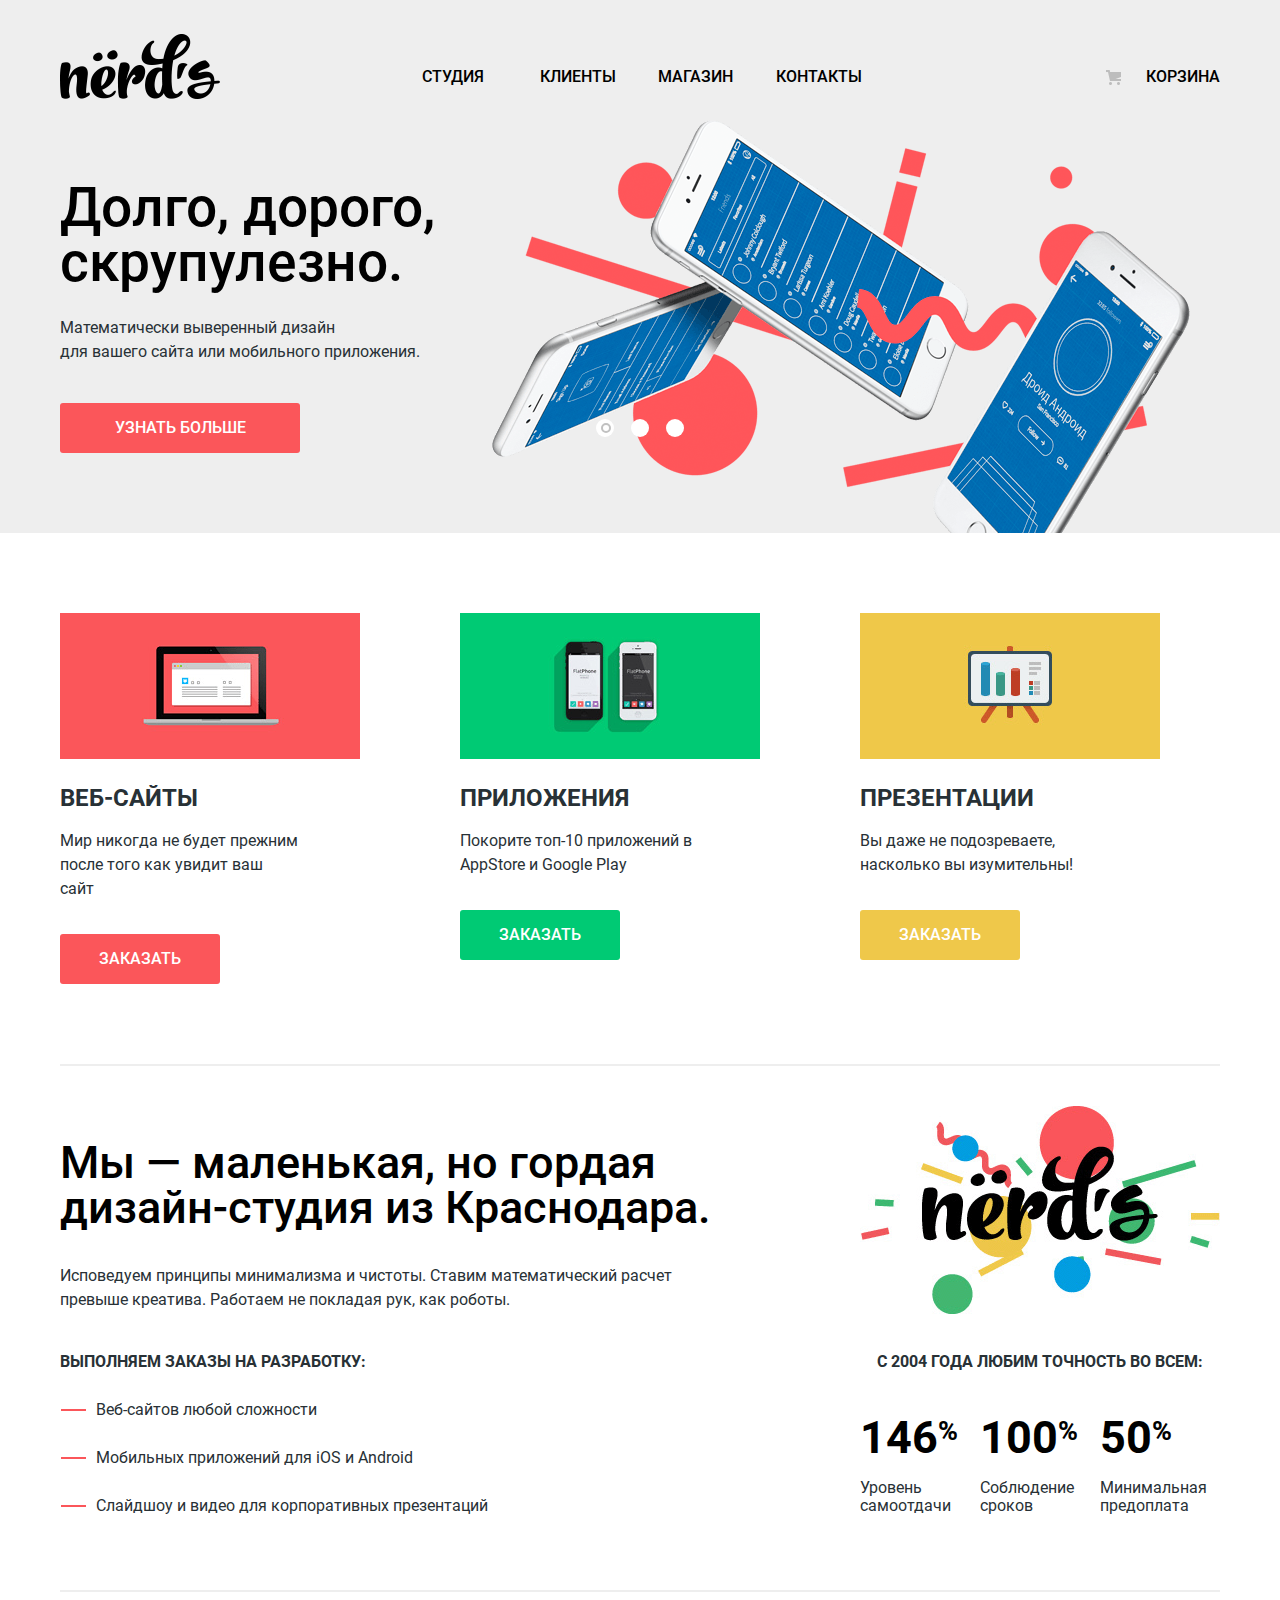
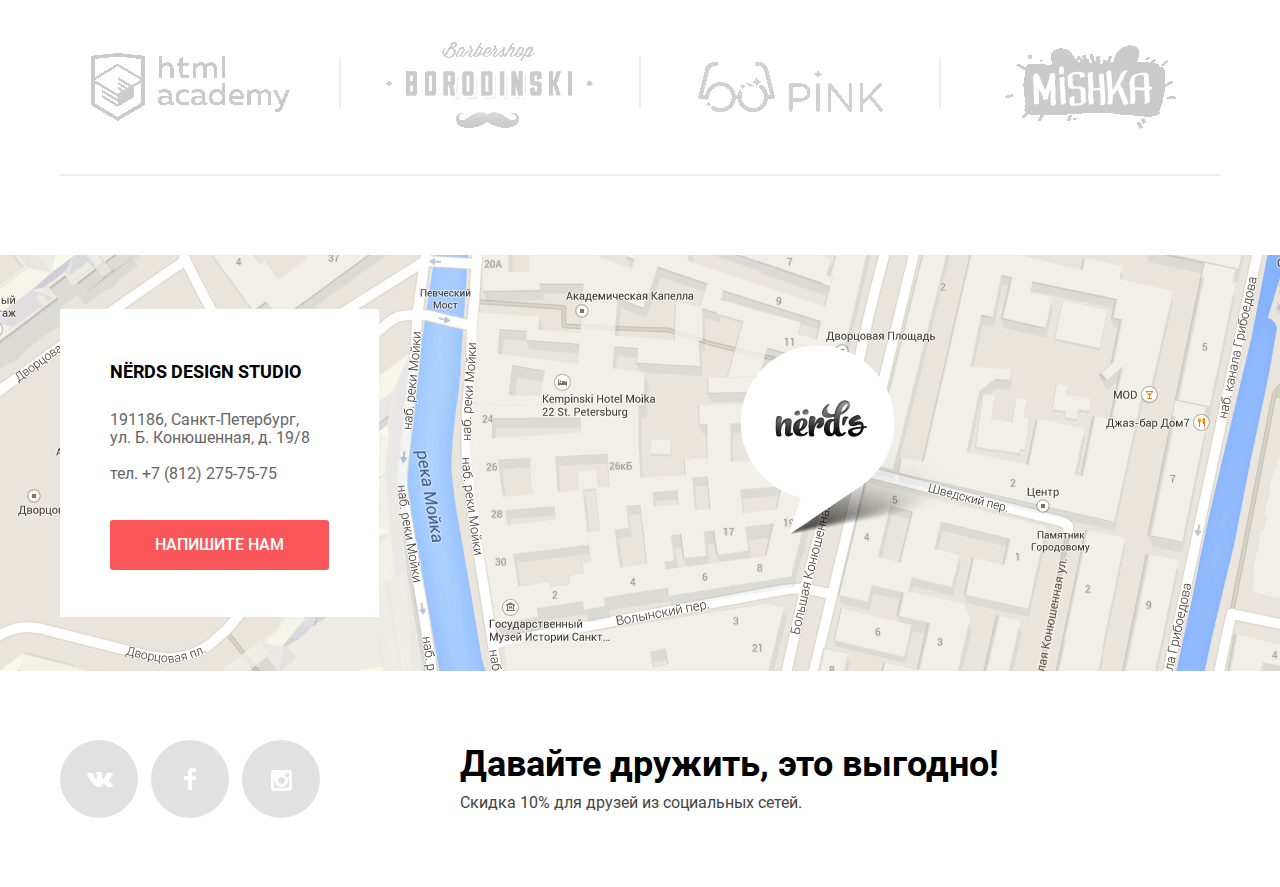
==== commit 81fc5f73: "Замена формата svg на png" ====
--- a/index.html
+++ b/index.html
@@ -21,7 +21,7 @@
         <a class="logo-image">
           <img src="/img/nerds-logo.png" width="160" height="65" alt="Логотип">
         </a>
-        <ul>
+        <ul class="list-menu">
           <li>
             <a href="blank.html">Студия</a>
           </li>
@@ -35,53 +35,59 @@
             <a href="blank.html">Контакты</a>
           </li>
         </ul>
-        <div>
-          <a href="blank.html">Корзина</a>
+        <div class="wrapper-cart">
+          <a class="cart" href="blank.html">Корзина</a>
         </div>
       </nav>
     </header>
 
-    <main class="page-section">
+    <main class="main-page page-section">
       <h1 class="visually-hidden">Магазин Нердс дизайн студий</h1>
       <section class="Advertising-slider">
         <h2 class="visually-hidden">Реклама</h2>
-        <div class="slider-grid container">
+        <div class="slider_images slider_image-1 container">
           <div class="slide-item slide-active">
             <p class="slogan">
               Долго, дорого, скрупулезно.
             </p>
-            <p>
-              математически выверенный дизайн для вашего
+            <p class="slider-text">
+              Математически выверенный дизайн <br> для вашего
               сайта или мобильного приложения.
             </p>
             <a class="btn" href="blank.html">Узнать больше</a>
           </div>
           <div class="slide-item">
-              <p class="slogan">
-                Любим математику как никто другой
-              </p>
-              <p>
-                Никакого креатива, только математические формулы
-                для расчета идеальных пропорций.
-              </p>
-              <a class="btn" href="blank.html">Узнать больше</a>
-            </div>
-            <div class="slide-item">
-              <p class="slogan">
-                Только ночь, только хардкор
-              </p>
-              <p>
-                Работать днем, как все? Мы против этого.
-                Ближе к полуночи работа только начинается.
-              </p>
-              <a class="btn" href="blank.html">Узнать больше</a>
-            </div>
-            <div>
-              <button>Кнопка №1</button>
-              <button>Кнопка №2</button>
-              <button>Кнопка №3</button>
-            </div>
-          </div>
+            <p class="slogan">
+              Любим математику как никто другой
+            </p>
+            <p class="slider-text">
+              Никакого креатива, только математические формулы
+              для расчета идеальных пропорций.
+            </p>
+            <a class="btn" href="blank.html">Узнать больше</a>
+          </div>
+          <div class="slide-item">
+            <p class="slogan">
+              Только ночь, только хардкор
+            </p>
+            <p class="slider-text">
+              Работать днем, как все? Мы против этого.
+              Ближе к полуночи работа только начинается.
+            </p>
+            <a class="btn" href="blank.html">Узнать больше</a>
+          </div>
+          <div class="slider-controls">
+            <button class="slider-btn-active">
+              <span hidden>Кнопка №1</span>
+            </button>
+            <button>
+              <span hidden>Кнопка №2</span>
+            </button>
+            <button>
+              <span hidden>Кнопка №3</span>
+            </button>
+          </div>
+        </div>
       </section>
 
       <section class="order container">
@@ -120,13 +126,13 @@
         <section class="info">
           <h2 class="visually-hidden">Информация об дизайн-студии</h2>
           <p class="slogan-info">
-            Мы - маленькая, но гордая
+            Мы &mdash; маленькая, но гордая
             дизайн-студия из Краснодара.
           </p>
           <p>
             Исповедуем принципы минимализма
             и чистоты. Ставим математический
-            рачет превыше креатива. Работаем
+            расчет превыше креатива. Работаем
             не покладая рук, как роботы.
           </p>
           <h3>Выполняем заказы на разработку:</h3>
@@ -155,6 +161,7 @@
       </div>
 
       <section class="logo-list container">
+        <h2 class="visually-hidden">Логотипы</h2>
         <ul>
           <li>
             <a href="#">
@@ -183,8 +190,9 @@
     <footer class="page-footer">
       <section class="map">
         <h2 class="visually-hidden">Карта</h2>
-        <img class="map-image" src="../img/map.png" width="1440" height="416" alt="Карта">
+        <iframe src="https://www.google.com/maps/embed?pb=!1m18!1m12!1m3!1d1998.603629617766!2d30.318176499439435!3d59.938719097417525!2m3!1f0!2f0!3f0!3m2!1i1024!2i768!4f13.1!3m3!1m2!1s0x4696310fca145cc1%3A0x42b32648d8238007!2z0JHQvtC70YzRiNCw0Y8g0JrQvtC90Y7RiNC10L3QvdCw0Y8g0YPQuy4sIDE5LzgsINCh0LDQvdC60YIt0J_QtdGC0LXRgNCx0YPRgNCzLCAxOTExODY!5e0!3m2!1sru!2sru!4v1690547695666!5m2!1sru!2sru" width="800" height="416" allowfullscreen="true" loading="lazy" referrerpolicy="no-referrer-when-downgrade"></iframe>
         <div class="container">
+         <img class="map-image" src="../img/map.png" width="1440" height="416" alt="Карта">
           <img class="marker-image" src="../img/map-marker.png" width="231" height="190" alt="Курсор карты">
           <div class="contacts">
             <h3>Nёrds design studio</h3>
@@ -192,7 +200,7 @@
               191186, Санкт-Петербург,
               ул. Б. Конюшенная, д. 19/8
             </p>
-            <a href="tel:+78122757575">+7 (812) 275-75-75</a>
+            <a class="phone" href="tel:+78122757575">тел. +7 (812) 275-75-75</a>
             <a class="btn" href="blank.html">Напишите нам</a>
           </div>
         </div>
@@ -200,15 +208,21 @@
       <div class="grid-social_discount container">
         <section class="social">
           <h2 class="visually-hidden">Социальные сети</h2>
-          <ul>
-            <li>
-              <a class="btn" href="#">Вконтакте</a>
+          <ul class="social-list">
+            <li class="social-item">
+              <a class="btn" href="#">
+                <span class="visually-hidden">Вконтакте</span>
+              </a>
             </li>
-            <li>
-              <a class="btn" href="#">Фейсбук</a>
+            <li class="social-item">
+              <a class="btn" href="#">
+                <span class="visually-hidden">Фейсбук</span>
+              </a>
             </li>
-            <li>
-              <a class="btn" href="#">Инстаграм</a>
+            <li class="social-item">
+              <a class="btn" href="#">
+                <span class="visually-hidden">Инстаграм</span>
+              </a>
             </li>
           </ul>
         </section>
@@ -219,7 +233,7 @@
       </div>
     </footer>
 
-    <section class="modal">
+    <section class="modal modal-show">
       <h2>Напишите нам</h2>
       <form action="#" method="get">
         <p>
@@ -227,16 +241,19 @@
           <input type="text" name="login" id="login" placeholder="Имя Фамилия">
         </p>
         <p>
-          <Label for="email">Ваш Ваш e-mail:</Label>
+          <Label for="email">Ваш e-mail:</Label>
           <input type="text" name="email" id="email" placeholder="email@example.com">
         </p>
         <p>
           <Label for="text-email">Текст письма:</Label>
-          <textarea name="text-email" id="text-email" placeholder="В свободной форме"></textarea>
+          <textarea name="text-email" id="text-email" placeholder="В свободной форме" ></textarea>
         </p>
         <button class="btn" type="submit">Отправить</button>
       </form>
-      <button class="close" type="button">Закрыть</button>
+      <button class="close" type="button">
+        <span class="visually-hidden">Закрыть</span>
+        <svg width="21" height="21" viewBox="0 0 21 21" fill="#fb565a"><path class="cls-1" d="m20.72,17.89l-7.4-7.4,7.39-7.39c.36-.36.36-.94,0-1.3l-1.53-1.53c-.36-.36-.94-.36-1.3,0l-7.39,7.39L3.11.28c-.36-.36-.94-.36-1.3,0L.28,1.81c-.36.36-.36.94,0,1.3l7.38,7.38L.27,17.88c-.36.36-.36.94,0,1.3l1.53,1.53c.36.36.94.36,1.3,0l7.39-7.39,7.4,7.4c.36.36.94.36,1.3,0l1.53-1.53c.36-.36.36-.94,0-1.3Z"/></svg>
+      </button>
     </section>
   </body>
 </html>
--- a/styles/style.css
+++ b/styles/style.css
@@ -53,10 +53,6 @@
 
 /*Global*/
 
-*, *::before, *::after {
-  box-sizing: border-box;
-}
-
 a {
   text-decoration: none;
 }
@@ -71,25 +67,40 @@
   width: 1px;
   height: 1px;
   margin: -1px;
-  padding: 0;
+  border: 0;
+  padding: 0;
+  white-space: nowrap;
+  clip: rect(0 0 0 0);
+  clip-path: inset(100%);
   overflow: hidden;
-  border: 0 none;
-  clip-path: inset(100%);
 }
 
 .container {
-  width: 1200px;
+  width: 1160px;
   margin: 0 auto;
   padding: 0 20px;
 }
 
 .btn {
+  display: inline-block;
+
+  width: 240px;
+  min-height: 50px;
+  padding: 0;
+  padding-top: 16px;
+
   line-height: 18px;
   font-weight: 500;
   color: var(--basic-white);
+  text-align: center;
+  vertical-align: middle;
   text-transform: uppercase;
 
+  box-sizing: border-box;
+
   background-color: var(--basic-red);
+
+  border-radius: 3px;
 }
 
 .btn:hover {
@@ -113,9 +124,11 @@
   --opacity-white: rgba(255,255,255, 0.3);
   --basic-brown: #666666;
   --dark-brown: #4d4d4d;
+  --dark-brown-catalog: rgba(77, 77, 77, 0.12);
   --basic-grey: #a6a6a6;
   --light-grey: #e1e1e1;
   --light-extra-grey: #eeeeee;
+  --light-grey-border-catalog: #e5e5e5;
   --shadow-button-black: rgba(0,1,1, 0.1);
   --shadow-modal-black: rgba(0,1,1, 0.75);
   --basic-red: #fb565a;
@@ -135,6 +148,7 @@
   --border-pagination-extra-dark-grey: #dbdbdb;
   --arrow-bg-arrow-black: #231f20;
   --btn-slider-active-brown: #c1c1c1;
+  --basic-transparent: transparent;
 }
 
 /*grid*/
@@ -158,29 +172,50 @@
 
   min-height: 72px;
   padding-top: 30px;
-  padding-bottom: 30px;
 }
 
 .main-navigation .logo-image {
   display: block;
   width: 160px;
+  height: 65px;
 }
 
 .main-navigation ul {
+  display: flex;
+  flex-wrap: wrap;
+
+  width: 442px;
   margin: 0;
   padding: 0;
   margin-left: 202px;
+  padding-top: 27px;
 
   list-style: none;
 }
 
+.main-navigation li {
+  width: 86px;
+  margin-right: 32px;
+}
+
+.main-navigation li:nth-child(4n) {
+  margin-right: 0;
+}
+
 .main-navigation a {
+  display: inline-block;
   color: var(--basic-black);
   line-height: 30px;
   font-weight: 500;
   text-transform: uppercase;
 }
 
+.list-menu a,
+.main-navigation .cart {
+  padding-bottom: 3px;
+  border-bottom: 2px solid var(--basic-transparent);
+}
+
 .main-navigation a:hover {
   color: var(--basic-red);
 }
@@ -194,6 +229,37 @@
   color: var(--basic-black);
 }
 
+.main-navigation .active-page {
+  border-bottom: 2px solid var(--basic-red);
+}
+
+.main-navigation .wrapper-cart {
+  position: relative;
+
+  padding-top: 27px;
+}
+
+.main-navigation .wrapper-cart::before {
+  content: "";
+
+  position: absolute;
+  top: 35px;
+  left: 0;
+
+  width: 15px;
+  height: 15px;
+
+  background-image: url("../img/cart-icon.png");
+  background-repeat: no-repeat;
+  background-position: 0 0;
+
+  opacity: 0.2;
+}
+
+.main-navigation .cart {
+  padding-left: 40px;
+}
+
 /*Логотип*/
 
 .main-logo:hover {
@@ -214,15 +280,35 @@
   background-color: var(--light-extra-grey);
 }
 
-.slider-grid {
+.slider_images {
   display: grid;
 
-  min-height: 413px;
-
+  position: relative;
+
+  min-height: 431px;
+
+  background-position: 90% 100%;
+  background-repeat: no-repeat;
+}
+
+.slider_image-1 {
+  background-image: url("../img/slide1.png");
+}
+
+.slider_image-2 {
+  background-image: url("../img/slide2.png");
+  background-position: 96% 100%;
+}
+
+.slider_image-3 {
+  background-image: url("../img/slide3.png");
+  background-position: 95% 100%;
 }
 
 .slide-item {
   width: 380px;
+  padding-top: 78px;
+  padding-bottom: 60px;
 }
 
 .slide-item:nth-child(2) {
@@ -233,6 +319,14 @@
   width: 410px;
 }
 
+.slide-item:nth-child(2) .slider-text {
+  width: 420px;
+}
+
+.slide-item:nth-child(3) .slider-text {
+  width: 350px;
+}
+
 .slide-item {
   display: none;
 }
@@ -241,15 +335,70 @@
   display: block;
 }
 
-.slogan {
+.Advertising-slider p {
+  margin: 0;
+}
+
+.Advertising-slider .slogan {
+  margin-bottom: 26px;
+
   font-size: 55px;
   line-height: 55px;
   font-weight: 500;
   color: var(--basic-black);
 }
 
+.Advertising-slider .slider-text {
+  margin-bottom: 39px;
+}
+
 .slide-item .btn {
   justify-self: start;
+}
+
+.slider-controls {
+  align-self: self-start;
+
+  display: flex;
+  align-items: start;
+
+  position: absolute;
+  bottom: 96px;
+  left: 50%;
+
+  margin-left: -44px;
+}
+
+.slider-controls button {
+  position: relative;
+  width: 18px;
+  height: 18px;
+  margin-right: 17px;
+
+  background-color: var(--basic-white);
+
+  border: none;
+  border-radius: 50%;
+}
+
+.slider-controls button:last-child {
+  margin-right: 0;
+}
+
+.slider-controls .slider-btn-active::before {
+  content: "";
+  position: absolute;
+  top: 0;
+  left: 50%;
+
+  margin-top: 4px;
+  margin-left: -25%;
+
+  width: 6px;
+  height: 6px;
+
+  border-radius: 50%;
+  border: 2px solid var(--btn-slider-active-brown);
 }
 
 /*Order*/
@@ -262,7 +411,7 @@
   display: grid;
   grid-template-columns: repeat(3, 300px);
   column-gap: 100px;
-  justify-content: center;
+  justify-content: start;
 
   margin: 0;
   padding: 0;
@@ -270,13 +419,33 @@
   list-style: none;
 }
 
+.order li {
+  display: flex;
+  flex-direction: column;
+
+}
+
 .order h3 {
+  margin-bottom: 0;
   font-size: 24px;
   line-height: 30px;
   font-weight: 700;
   text-transform: uppercase;
 }
 
+.order p {
+  width: 240px;
+  margin-bottom: 33px;
+}
+
+.order img {
+  order: -1;
+}
+
+.order .btn {
+  width: 160px;
+}
+
 .order .green-btn {
   background-color: var(--basic-green);
 }
@@ -309,30 +478,68 @@
   column-gap: 140px;
 
   min-height: 444px;
-  margin-bottom: 72px;
+  margin-bottom: 40px;
+  padding: 0;
+  padding-top: 40px;
 
   border-top: 2px solid var(--light-extra-grey);
 }
 
 .info {
-  max-width: 660px;
+  width: 660px;
+  padding-top: 34px;
 }
 
 .info .slogan-info {
+  margin: 0;
+  margin-bottom: 34px;
+
   font-size: 45px;
   line-height: 45px;
   font-weight: 500;
   color: var(--basic-black);
 }
 
+.info p:nth-child(3) {
+  margin-bottom: 38px;
+}
+
 .info h3 {
+  margin: 0;
+  margin-bottom: 24px;
+
+  font-size: 16.2px;
+  line-height: 24px;
   font-weight: 700;
   text-transform: uppercase;
 
 }
 
 .info ul {
+  margin: 0;
+  padding: 0;
+  padding-left: 36px;
+
   list-style: none;
+}
+
+.info li {
+  position: relative;
+  margin-bottom: 24px;
+}
+
+.info li::before {
+  content: "";
+
+  position: absolute;
+
+  top: 11px;
+  left: -35px;
+
+  width: 25px;
+  height: 2px;
+
+  background-color: var(--basic-red);
 }
 
 /*advantages*/
@@ -342,57 +549,139 @@
   width: 360px;
 }
 
+.advantages img {
+  margin-bottom: 29px;
+}
+
 .advantages p {
+  margin: 0;
+  margin-bottom: 41px;
+  padding-left: 17px;
+
   font-weight: 700;
   text-transform: uppercase;
 }
 
+.advantages dl {
+  display: grid;
+  grid-template-columns: repeat(3, 1fr);
+  row-gap: 19px;
+
+  width: 360px;
+  margin: 0;
+}
+
+.advantages dt {
+
+  width: 110px;
+  line-height: 18px;
+}
+
 .advantages dd {
+  order: -1;
+
+  width: 110px;
+  margin: 0;
+
   font-size: 45px;
   line-height: 45px;
   font-weight: 700;
   color: var(--basic-black);
 }
 
-.advantages dt {
-  line-height: 18px;
+.advantages sup {
+  font-size: 60%;
 }
 
 /*logo-list*/
 
 .logo-list {
-  margin-bottom: 80px;
+  margin-bottom: 79px;
+  padding: 0;
 
   border-top: 2px solid var(--light-extra-grey);
   border-bottom: 2px solid var(--light-extra-grey);
 }
 
 .logo-list ul {
+  display: flex;
+  flex-wrap: wrap;
+
+  min-height: 182px;
+  margin: 0;
+  padding: 0;
+
   list-style: none;
 }
 
+.logo-list li {
+  display: flex;
+  justify-content: center;
+  align-items: center;
+
+  position: relative;
+
+  width: 260px;
+  padding-top: 15px;
+
+  margin-right: 40px;
+}
+
+.logo-list li::after {
+  content: "";
+
+  position: absolute;
+  top: 65px;
+  right: -21px;
+
+  width: 2px;
+  height: 52px;
+
+  background-color: var(--light-extra-grey);
+}
+
+.logo-list li:nth-child(4n) {
+  margin-right: 0;
+}
+
+.logo-list li:nth-child(4n)::after {
+  background-color: var(--basic-transparent);
+}
+
 .logo-list a {
+  display: block;
   opacity: 0.2;
 }
 
+.logo-list a:hover {
+  opacity: 1;
+}
+
+.logo-list a:active {
+  opacity: 0.1;
+}
+
 /*page-inner*/
 
-.page-inner h1 {
-  align-self: center;
-  min-height: 164px;
-  margin: 0;
+.page-inner {
   margin-bottom: 60px;
+}
+
+.page-inner .title-container {
+  min-height: 139px;
+  padding-top: 78px;
   padding-bottom: 24px;
-
+  margin-bottom: 55px;
+
+  background-color: var(--light-extra-grey);
+}
+
+.page-inner .main-title {
   font-size: 55px;
   line-height:55px;
   font-weight: 500;
   text-align: center;
-
-  color: var(--basic-black);
-  text-align: center;
-
-  background-color: var(--light-extra-grey);
+  color: var(--basic-black);
 }
 
 .grid-filter_catalog {
@@ -408,10 +697,19 @@
 }
 
 .filter fieldset {
+  margin: 0;
+  padding: 0;
+  margin-bottom: 45px;
+
   border: none;
 }
 
+.filter fieldset:nth-child(3) {
+  margin-bottom: 50px;
+}
+
 .filter legend {
+  margin-bottom: 16px;
   font-size: 18px;
   line-height: 30px;
   font-weight: 700;
@@ -420,23 +718,245 @@
   text-transform: uppercase;
 }
 
-.filter legend:nth-child(1) {
-  margin-bottom: 50px;
+.filter .complex-filter {
+  margin-bottom: 55px;
+}
+
+.complex-filter legend {
+  margin-bottom: 48px;
+
+  font-size: 19px;
+
+}
+
+.complex-filter .filter-container {
+  display: flex;
+  align-items: center;
+
+  position: relative;
+
+  width: 260px;
+  height: 80px;
+  padding-left: 28px;
+  margin-bottom: 13px;
+
+  box-sizing: border-box;
+
+  background-color: var(--light-extra-grey);
+
+  border-radius: 3px;
+}
+
+.complex-filter .scale {
+  width: 211px;
+  height: 2px;
+
+  background-color: var(--border-modal-form-grey);
+}
+
+.complex-filter .bar {
+  height: 2px;
+  margin-right: 33%;
+  margin-left: 0%;
+
+  background-color: var(--basic-green);
+}
+
+.complex-filter .ranges {
+  width: 4px;
+  height: 4px;
+
+  position: absolute;
+  top: 30px;
+
+  background-color: var(--basic-grey);
+
+  border: 8px solid var(--basic-white);
+  border-radius: 50%;
+
+  box-shadow: 0 2px 0 0 var(--basic-grey);
+
+  cursor: pointer;
+}
+
+.complex-filter .ranges:hover {
+  top: 26px;
+
+  border: 12px solid var(--basic-white);;
+}
+
+.complex-filter .range-left {
+  left: 20px;
+  margin-left: 0%;
+}
+
+.complex-filter .range-right {
+  right: 13px;
+  margin-right: 26%;
+}
+
+.complex-filter .filter-price {
+  display: flex;
+  justify-content: space-between;
+}
+
+.complex-filter label {
+  margin-right: 7px;
+
+  line-height: 22px;
+  text-transform: uppercase;
+}
+
+.complex-filter input {
+  width: 80px;
+  height: 38px;
+
+  font: inherit;
+  text-align: center;
+
+  box-sizing: border-box;
+
+  background-color: var(--light-extra-grey);
+
+  border: none;
+  border-radius: 3px;
 }
 
 .filter ul {
+  margin: 0;
+  padding: 0;
+  padding-left: 36px;
+
   list-style: none;
 }
 
+.filter li {
+  margin-bottom: 20px;
+}
+
+.filter li:last-child {
+  margin-bottom: 0;
+}
+
 .filter label {
+  position: relative;
   line-height: 20px;
 }
+
+.filter-radio label,
+.filter-checkbox label {
+  display: block;
+
+  position: relative;
+}
+
+.product-radio-input + label::before,
+.product-radio-input:checked + label::before {
+  content: "";
+
+  position: absolute;
+  top: -3px;
+  left: -35px;
+
+  width: 25px;
+  height: 25px;
+
+  box-sizing: border-box;
+
+  border: 4px solid var(--dark-brown);
+  border-radius: 50%;
+
+  opacity: 0.4;
+}
+
+.product-radio-input:checked + label::after {
+  content: "";
+
+  position: absolute;
+  top: 5px;
+  left: -27px;
+
+  width: 9px;
+  height: 9px;
+
+  background-color: var(--dark-brown);
+  border-radius: 50%;
+
+  opacity: 0.4;
+}
+
+.product-checkbox-input + label::before {
+  content: "";
+
+  position: absolute;
+  top: -1px;
+  left: -35px;
+
+  width: 23px;
+  height: 23px;
+
+  background-image: url("../img/checkbox-off.png");
+  background-repeat: no-repeat;
+  background-position: 0 0;
+
+  opacity: 0.4;
+}
+
+.product-checkbox-input:checked + label::after {
+  content: "";
+
+  position: absolute;
+  top: -1px;
+  left: -35px;
+
+  width: 27px;
+  height: 23px;
+
+  background-image: url("../img/checkbox-on.png");
+  background-repeat: no-repeat;
+  background-position: 0 0;
+
+  opacity: 0.4;
+}
+
+.product-checkbox-input:checked + label::before,
+.product-checkbox-input:hover:checked + label::before,
+.product-checkbox-input:disabled:checked + label::before {
+  opacity: 0;
+}
+
+.product-radio-input:hover + label::before,
+.product-radio-input:hover:checked + label::before,
+.product-radio-input:hover:checked + label::after,
+.product-checkbox-input:hover:checked + label::after,
+.product-checkbox-input:hover + label::before {
+  opacity: 1;
+}
+
+.product-radio-input:disabled + label::before,
+.product-radio-input:disabled:checked + label::before,
+.product-radio-input:disabled:checked + label::after,
+.product-checkbox-input:disabled:checked + label::after,
+.product-checkbox-input:disabled + label::before {
+  opacity: 0.2;
+}
+
+.product-radio-input:disabled + label,
+.product-checkbox-input:disabled + label {
+  opacity: 0.3;
+}
+
 
 .filter .btn {
   color: var(--basic-black);
 
   background-color: var(--light-extra-grey);
   border: none;
+}
+
+.filter-btn {
+  width: 260px;
+  padding: 0;
 }
 
 .filter .btn:hover {
@@ -446,20 +966,6 @@
 .filter .btn:active {
   color: var(--btn-filter-opacity-black);
   background-color: var(--bg-filter-btn-extra-grey);
-}
-
-/*complex-filter*/
-
-.complex-filter label {
-  line-height: 22px;
-  text-transform: uppercase;
-}
-
-.complex-filter input {
-  font: inherit;
-  border: none;
-  background-color: var(--light-extra-grey);
-  text-align: center;
 }
 
 /*catalog*/
@@ -468,9 +974,14 @@
   display: grid;
   grid-template-columns: 1fr auto auto;
   column-gap: 40px;
+
+  margin-bottom: 51px;
+  padding-top: 2px;
 }
 
 .catalog h3 {
+  margin: 0;
+
   font-size: 18px;
   line-height: 18px;
   font-weight: 700;
@@ -478,7 +989,31 @@
   text-transform: uppercase;
 }
 
+.catalog .sort-list {
+  display: flex;
+  flex-wrap: wrap;
+
+  width: 280px;
+  margin: 0;
+  padding: 0;
+  padding-top: 2px;
+
+  list-style: none;
+}
+
+.catalog .sort-item {
+  margin-right: 26px;
+}
+
+.catalog .sort-item:nth-child(3n) {
+  margin-right: 0;
+}
+
 .sort-list a {
+  display: block;
+
+  font-size: 14px;
+  line-height: 18px;
   color: var(--basic-black);
   text-transform: uppercase;
   opacity: 0.3;
@@ -498,107 +1033,326 @@
   opacity: 1;
 }
 
-.sort-list,
-.catalog-list {
+.catalog .sort-arrows {
+  display: flex;
+  flex-wrap: wrap;
+  justify-content: space-between;
+  align-items: center;
+
+  margin: 0;
+  padding: 0;
+
+  width: 40px;
+
   list-style: none;
 }
 
-.catalog-list .btn {
-  color: var(--basic-white);
-}
-
-.catalog-list .title {
+.sort-arrows a {
+  display: block;
+}
+
+.sort-arrows a {
+  fill: var(--arrow-bg-arrow-black);
+
+  opacity: 0.2;
+}
+
+.sort-arrows a:hover {
+  opacity: 0.6;
+}
+
+.sort-arrows a:focus {
+  opacity: 1;
+}
+
+.sort-arrows .sort-arrow-active:hover,
+.sort-arrows .sort-arrow-active {
+  opacity: 1;
+}
+
+.catalog .catalog-list {
+  display: flex;
+  flex-wrap: wrap;
+  justify-content: space-between;
+
+  width: 760px;
+  margin: 0;
+  padding: 0;
+  margin-bottom: 28px;
+
+  list-style: none;
+}
+
+.catalog .catalog-item {
+  display: flex;
+  align-items: end;
+
+  position: relative;
+
+  width: 360px;
+  min-height: 616px;
+  margin-bottom: 33px;
+
+  box-sizing: border-box;
+
+  background-color: var(--dark-brown-catalog);
+
+  border-radius: 3px;
+}
+
+.catalog .catalog-item:hover {
+  background-color: var(--dark-brown);
+
+  box-shadow: 0px 6px 15px 0px rgba(0, 1, 1, 0.25);
+}
+
+.catalog .catalog-wrapper::before,
+.catalog .catalog-item::before,
+.catalog .catalog-item-1::before,
+.catalog .catalog-item::after {
+  content: "";
+
+  position: absolute;
+  top: 14px;
+  left: 16px;
+
+  width: 14px;
+  height: 14px;
+
+  background-color: var(--basic-white);
+
+  border-radius: 50%;
+}
+
+.catalog .catalog-wrapper {
+
+  border: 1px solid var(--light-grey-border-catalog);
+}
+
+.catalog-wrapper  img {
+  vertical-align: bottom;
+}
+
+.catalog .catalog-item::after {
+  left: 39px;
+}
+
+.catalog .catalog-wrapper::before {
+  left: 62px;
+}
+
+.catalog .catalog-card {
+  position: absolute;
+
+  bottom: 0;
+
+  width: 360px;
+  min-height: 231px;
+  padding-top: 27px;
+  padding-bottom: 27px;
+
+  text-align: center;
+
+  box-sizing: border-box;
+
+  background-color: var(--light-extra-grey);
+
+  opacity: 0;
+}
+
+ .catalog-item:hover > .catalog-card {
+  opacity: 1;
+}
+
+.catalog-card h3 {
+  margin-left: -3px;
+  margin-bottom: 16px;
+}
+
+.catalog-card .title {
   line-height: 30px;
 
   color: var(--basic-black);
 }
 
-.catalog-list .title:hover {
+.catalog-card .title:hover {
   color: var(--basic-red);
 }
 
-.catalog-list .title:active {
+.catalog-card .title:active {
   color: var(--basic-black);
   opacity: 0.3;
 }
 
-.catalog-list p {
+.catalog-card p {
+  width: 240px;
+  margin: 0 auto;
+  margin-bottom: 30px;
+
   line-height: 18px;
   color: var(--basic-brown);
-}
+
+  box-sizing: border-box;
+}
+
+.catalog-item:nth-of-type(1) p:nth-child(2) {
+  padding: 0 16px;
+}
+
+.catalog-item:nth-of-type(3) p:nth-child(2) {
+  padding: 0 21px;
+}
+
+.catalog-item:nth-of-type(4) p:nth-child(2) {
+  padding: 0 21px;
+}
+
+.catalog-card .btn {
+  width: 200px;
+
+  color: var(--basic-white);
+}
+
 
 /*pagination*/
 
 .pagination {
+  display: flex;
+
+  margin: 0;
+  padding: 0;
+
   list-style: none;
 }
 
-.pagination .btn {
-  color: var(--basic-black);
+.pagination li {
+  margin-right: 11px;
+}
+
+.pagination .pagination-btn {
+  display: block;
+
+  min-width: 50px;
+  height: 50px;
+  padding-top: 16px;
+
+  line-height: 18px;
+  font-weight: 500;
+  color: var(--basic-black);
+  text-transform: uppercase;
+  text-align: center;
+
+  box-sizing: border-box;
 
   background-color: var(--light-extra-grey);
+
   border: none;
-}
-
-.pagination .btn:hover {
+  border-radius: 3px;
+}
+
+.pagination .next {
+  min-width: 260px;
+}
+
+.pagination .pagination-btn:hover {
   background-color: var(--bg-filter-btn-dark-grey);
 }
 
-.pagination .btn:active {
+.pagination .pagination-btn:active {
   color: var(--btn-filter-opacity-black);
+
   background-color: var(--bg-filter-btn-extra-grey);
-}
-
-.pagination .active {
+
+  box-shadow: inset 0 3px 0 var(--shadow-button-black);
+}
+
+.pagination .active,
+.pagination .active:hover,
+.pagination .active:active {
+  padding-top: 13px;
+
   background-color: var(--basic-white);
+
+  border: 3px solid var(--bg-filter-btn-extra-grey);
+
+  box-shadow: none;
+}
+
+.pagination .active:active {
+  color: var(--basic-black);
 }
 
 /*footer*/
-
 
 
 /*map contacts*/
 
 .map {
   position: relative;
-
   margin-bottom: 69px;
-}
-
-.map-image {
-  position: relative;
-
-  display: block;
-
-  margin: 0 auto;
 }
 
 .map .container {
   display: grid;
   grid-template-columns: min-content 1fr;
-  align-items: center;
   column-gap: 361px;
 
+  position: relative;
+
+  min-height: 416px;
+}
+
+.map-image {
+  position: absolute;
+
+  left: 50%;
+
+  margin-left: -720px;
+
+  min-width: 1440px;
+
+  z-index: 1;
+}
+
+.map iframe {
   position: absolute;
   top: 0;
-  left: -50%;
-  right: -50%;
-
-  min-height: 416px;
-
+
+  width: 100vw;
+
+  z-index: 3;
+
+  border: none;
+}
+
+.map .marker-image {
+  padding-top: 90px;
+
+  z-index: 2;
 }
 
 .contacts {
   order: -1;
   align-self: center;
 
+  display: flex;
+  flex-direction: column;
+
   width: 319px;
   min-height: 308px;
+  padding-top: 30px;
+  padding-left: 50px;
+
+  box-sizing: border-box;
 
   background-color: var(--basic-white);
+
+  z-index: 2;
 }
 
 .contacts h3 {
+  margin-bottom: 24px;
+
   font-size: 18px;
   line-height: 30px;
   font-weight: 700;
@@ -607,6 +1361,10 @@
 }
 
 .contacts p {
+  width: 205px;
+  margin: 0;
+  margin-bottom: 18px;
+
   line-height: 18px;
   color: var(--basic-brown);
 }
@@ -614,6 +1372,14 @@
 .contacts a:nth-child(3) {
   line-height: 18px;
   color: var(--basic-brown);
+}
+
+.contacts .phone {
+  margin-bottom: 37px;
+}
+
+.contacts .btn {
+  width: 219px;
 }
 
 .grid-social_discount {
@@ -630,24 +1396,91 @@
   width: 260px;
 }
 
-.social ul {
+.social .social-list {
+  display: flex;
+  flex-wrap: wrap;
+
   margin: 0;
   padding: 0;
 
   list-style: none;
 }
 
-.social a {
+.social-item {
+  margin-right: 13px;
+}
+
+.social .social-item:nth-child(3n) {
+  margin-right: 0;
+}
+
+.social-item a {
+  position: relative;
+
+  width: 78px;
+  height: 78px;
+  padding: 0;
+
   background-color: var(--light-grey);
+  border-radius: 50%;
+}
+
+.social-item a::before {
+  content: "";
+
+  position: absolute;
+  top: 32px;
+  left: 27px;
+
+  width: 26px;
+  height: 15px;
+
+  background-image: url("../img/vk-icon.png");
+  background-repeat: no-repeat;
+  background-position: 0 0;
+}
+
+.social-item:nth-child(2) a::before {
+  top: 28px;
+  left: 33px;
+
+  width: 12px;
+  height: 22px;
+
+  background-image: url("../img/fb-icon.png");
+}
+
+.social-item:nth-child(3) a::before {
+  top: 30px;
+  left: 29px;
+
+  width: 21px;
+  height: 21px;
+
+  background-image: url("../img/insta-icon.png");
+}
+
+.social a:active::before {
+  opacity: 0.3;
 }
 
 /*discount*/
 
+.discount {
+  padding-top: 6px;
+}
+
 .discount p {
+  margin: 0;
+
   font-size: 36px;
   line-height: 36px;
   font-weight: 700;
   color: var(--basic-black);
+}
+
+.discount p:nth-child(1) {
+  margin-bottom: 10px;
 }
 
 .discount p:nth-child(2) {
@@ -660,32 +1493,41 @@
 /*modal*/
 
 .modal {
+  display: flex;
+  flex-direction: column;
+
+  position: fixed;
+
+  top: 25%;
+  bottom: auto;
+  left: 0;
+  right: 0;
+
+  margin: 0 auto;
+  padding-top: 67px;
+  padding-bottom: 67px;
+
   width: 960px;
-  margin-bottom: 40px;
+  min-height: 590px;
 
   font-size: 16px;
   line-height: 18px;
   font-weight: 400;
 
+  box-sizing: border-box;
+
   background-color: var(--basic-white);
 
   box-shadow: 0 20px 40px 0px var(--shadow-modal-black);
-}
-
-.modal form {
-  display: grid;
-  grid-template-columns: repeat(2, 1fr);
+
+  z-index: 5;
+}
+
+.modal h2 {
 
   width: 760px;
-
   margin: 0 auto;
-}
-
-.modal h2 {
-  grid-column: 1/-1;
-
-  max-width: 760px;
-  margin: 0 auto;
+  margin-bottom: 24px;
 
   font-size: 45px;
   line-height: 45px;
@@ -693,29 +1535,117 @@
   color: var(--basic-black);
 }
 
+.modal form {
+  display: flex;
+  flex-wrap: wrap;
+  justify-content: space-between;
+
+  width: 760px;
+
+  margin: 0 auto;
+}
+
+.modal p {
+  margin-bottom: 18px;
+}
+
 .modal p:nth-child(3) {
-  grid-column: 1/-1;
+  margin-bottom: 44px;
 }
 
 .modal label {
+  display: block;
+
+  margin-bottom: 9px;
+
   line-height: 18px;
   color: var(--basic-black);
   font-weight: 700;
+}
+
+.modal input {
+  width: 360px;
+  height: 50px;
+  padding: 3px 13px;
+}
+
+.modal textarea {
+  width: 760px;
+  min-height: 118px;
+  padding: 11px 14px;
+
+  resize: none;
 }
 
 .modal input,
 .modal textarea {
   font: inherit;
   line-height: 18px;
+
+  box-sizing: border-box;
+
+  border: 2px solid var(--border-modal-form-grey);
+}
+
+.modal input:hover,
+.modal textarea:hover {
+  border-color: var(--border-modal-form-dark-grey);
+}
+
+.modal input:focus,
+.modal textarea:focus {
+  border-color: var(--basic-black);
 }
 
 .modal input::placeholder,
 .modal textarea::placeholder {
-  color: var(--dark-extra-grey);
+  color: var(--dark-extra-black);
   opacity: 0.5;
 }
 
+.modal input:focus::placeholder,
+.modal textarea:focus::placeholder {
+  opacity: 1;
+}
+
 .modal .btn {
+  width: 260px;
+  padding: 0;
+
   border: none;
 }
 
+
+
+.modal .close {
+  position: absolute;
+  top: 77px;
+  right: 96px;
+
+  width: 21px;
+  height: 21px;
+
+  background-color: transparent;
+  border: none;
+
+  opacity: 0.3;
+}
+
+.modal .close:hover {
+  opacity: 1;
+}
+
+.modal .close:active {
+  opacity: 0.1;
+}
+
+
+.modal {
+  display: none;
+}
+
+
+
+/* .modal-show {
+  display: block;
+} */
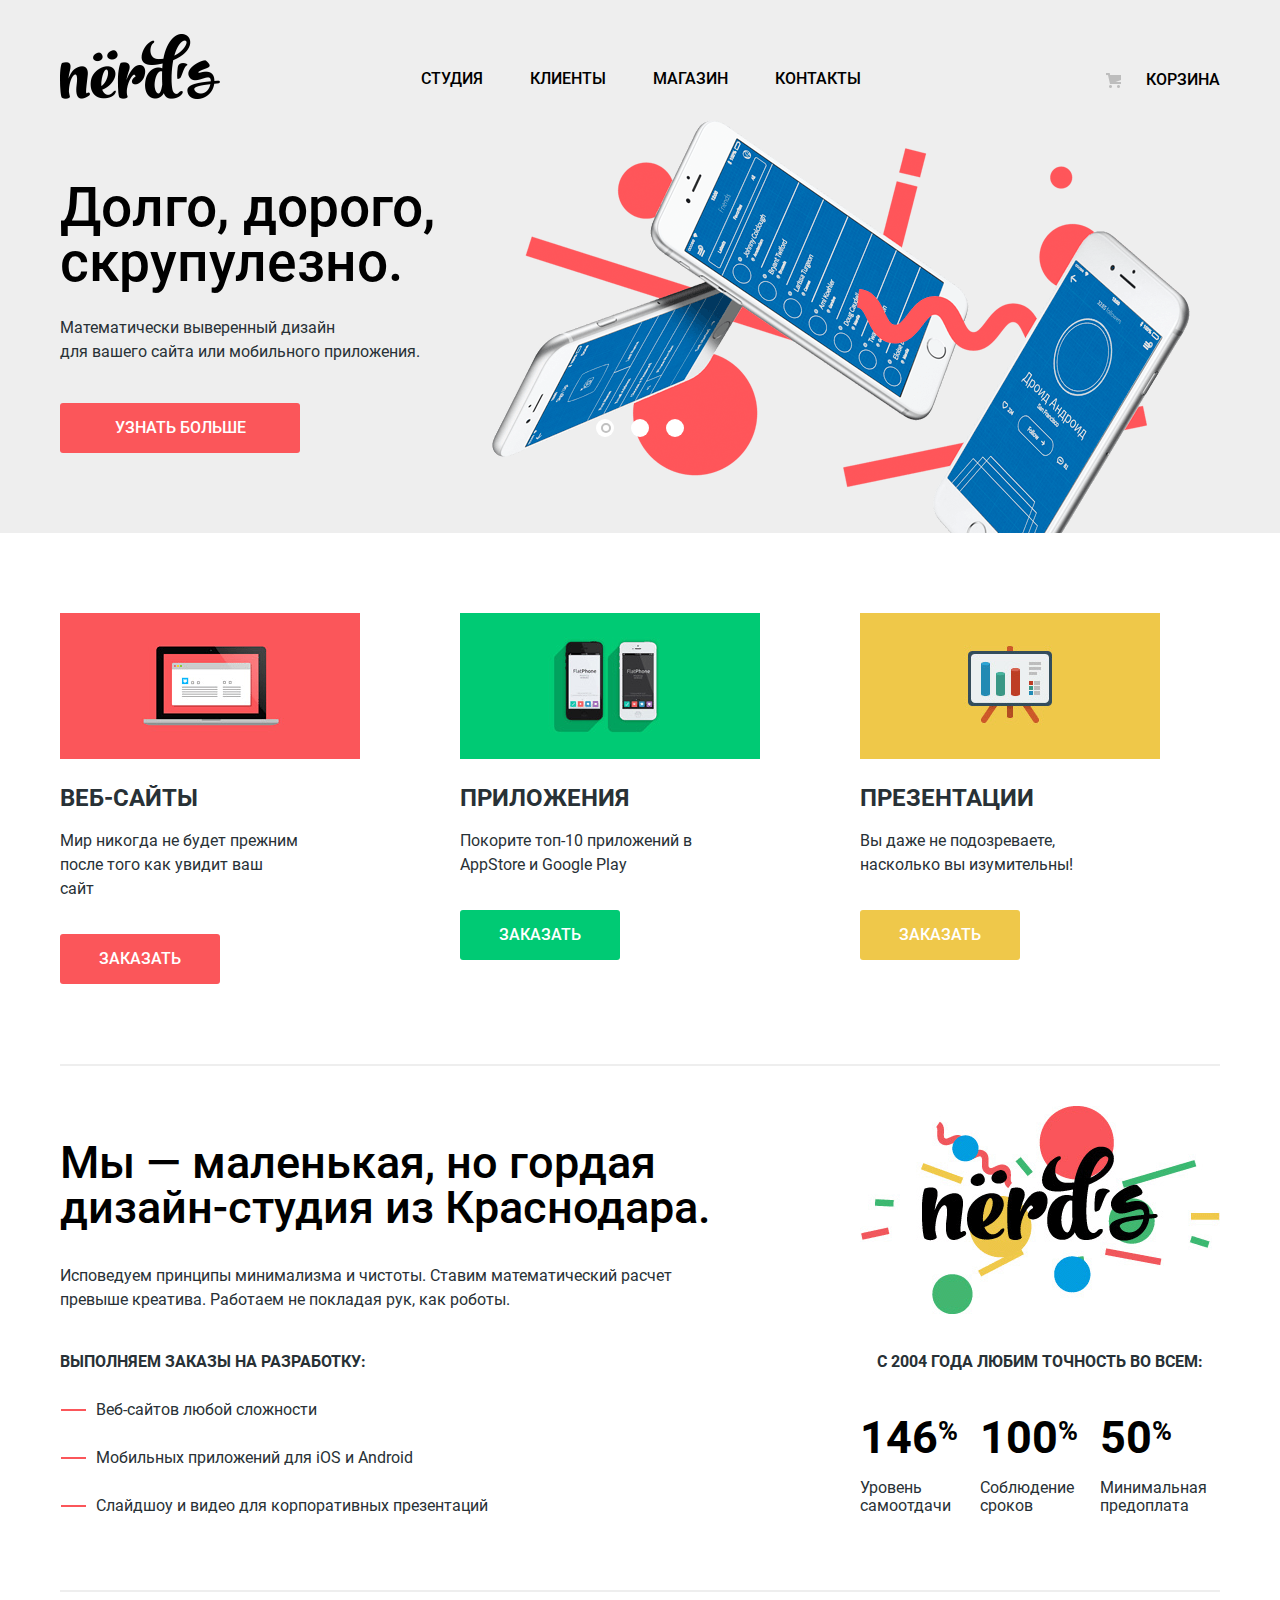
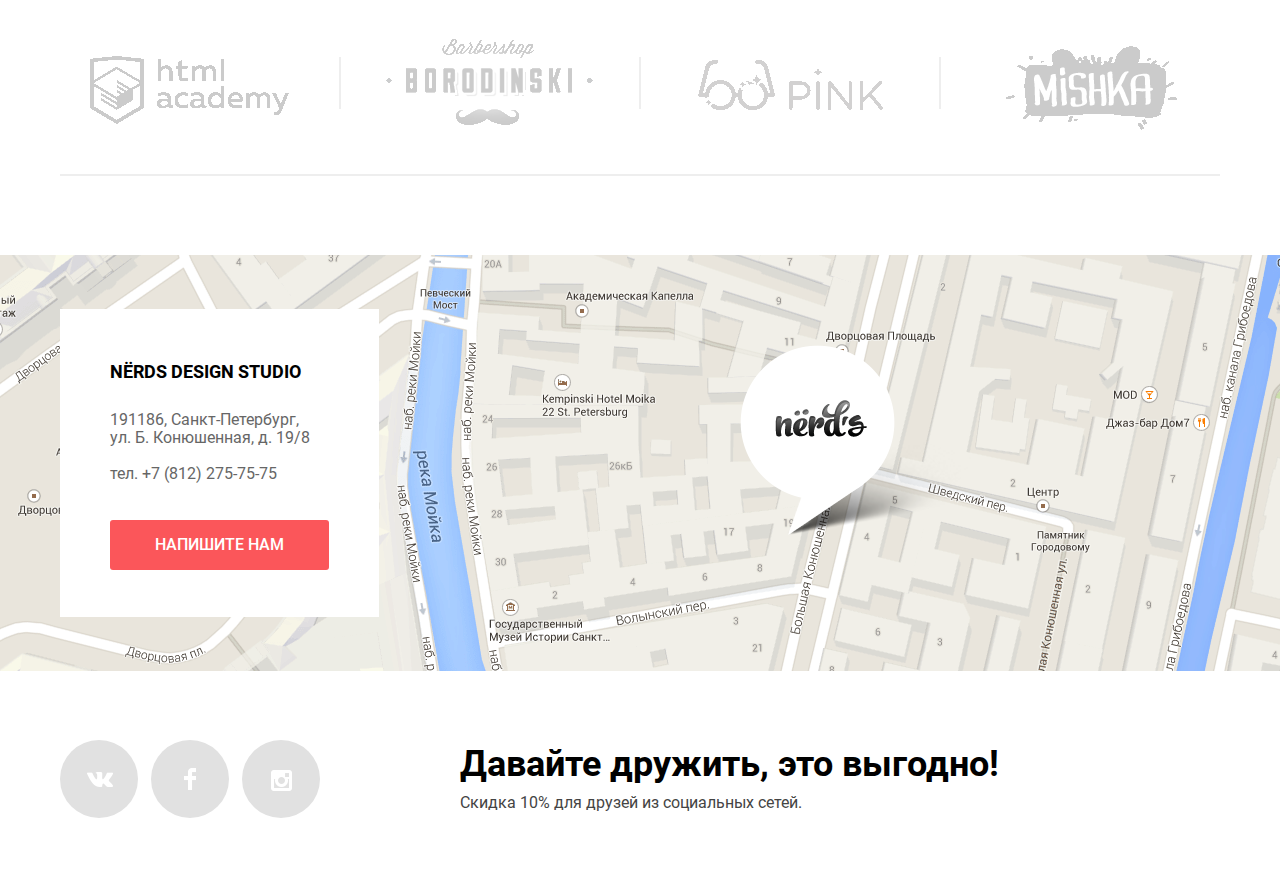
==== commit 9bdb82be: "Внесли изменения доступности" ====
--- a/index.html
+++ b/index.html
@@ -95,7 +95,7 @@
         <ul>
           <li>
             <h3>Веб-сайты</h3>
-            <img src="../img/illustration-1.png" width="300" height="146" alt="Ноутбук с веб-сайтом">
+            <img src="../img/illustration-1.png" width="300" height="146" alt="">
             <p>
               Мир никогда не будет прежним
               после того как увидит ваш сайт
@@ -104,7 +104,7 @@
           </li>
           <li>
             <h3>Приложения</h3>
-            <img src="../img/illustration-2.png" width="300" height="146" alt="Телефоны с приложениями">
+            <img src="../img/illustration-2.png" width="300" height="146" alt="">
             <p>
               Покорите топ-10 приложений в
               AppStore и Google Play
@@ -113,7 +113,7 @@
           </li>
           <li>
             <h3>Презентации</h3>
-            <img src="../img/illustration-3.png" width="300" height="146" alt="Презентация на мониторе">
+            <img src="../img/illustration-3.png" width="300" height="146" alt="">
             <p>
               Вы даже не подозреваете,
               насколько вы изумительны!
@@ -164,22 +164,22 @@
         <h2 class="visually-hidden">Логотипы</h2>
         <ul>
           <li>
-            <a href="#">
+            <a class="logo-link_1" href="#">
               <img src="../img/logo-1.png" width="199" height="68" alt="Логотип htmlacademy">
             </a>
           </li>
           <li>
-            <a href="#">
+            <a class="logo-link_2" href="#">
               <img src="../img/logo-2.png" width="209" height="90" alt="Логотип Барбешоп">
             </a>
           </li>
           <li>
-            <a href="#">
+            <a class="logo-link_3" href="#">
               <img src="../img/logo-3.png" width="185" height="52" alt="Логотип Pink">
             </a>
           </li>
           <li>
-            <a href="#">
+            <a class="logo-link_4" href="#">
               <img src="../img/logo-4.png" width="173" height="84" alt="Логотип Мишки">
             </a>
           </li>
@@ -192,7 +192,7 @@
         <h2 class="visually-hidden">Карта</h2>
         <iframe src="https://www.google.com/maps/embed?pb=!1m18!1m12!1m3!1d1998.603629617766!2d30.318176499439435!3d59.938719097417525!2m3!1f0!2f0!3f0!3m2!1i1024!2i768!4f13.1!3m3!1m2!1s0x4696310fca145cc1%3A0x42b32648d8238007!2z0JHQvtC70YzRiNCw0Y8g0JrQvtC90Y7RiNC10L3QvdCw0Y8g0YPQuy4sIDE5LzgsINCh0LDQvdC60YIt0J_QtdGC0LXRgNCx0YPRgNCzLCAxOTExODY!5e0!3m2!1sru!2sru!4v1690547695666!5m2!1sru!2sru" width="800" height="416" allowfullscreen="true" loading="lazy" referrerpolicy="no-referrer-when-downgrade"></iframe>
         <div class="container">
-         <img class="map-image" src="../img/map.png" width="1440" height="416" alt="Карта">
+         <img class="map-image" src="../img/map.png" width="1440" height="416" alt="">
           <img class="marker-image" src="../img/map-marker.png" width="231" height="190" alt="Курсор карты">
           <div class="contacts">
             <h3>Nёrds design studio</h3>
--- a/styles/style.css
+++ b/styles/style.css
@@ -184,18 +184,16 @@
   display: flex;
   flex-wrap: wrap;
 
-  width: 442px;
-  margin: 0;
-  padding: 0;
-  margin-left: 202px;
-  padding-top: 27px;
+  margin: 0;
+  padding: 0;
+  margin-left: 201px;
+  padding-top: 26px;
 
   list-style: none;
 }
 
 .main-navigation li {
-  width: 86px;
-  margin-right: 32px;
+  margin-right: 47px;
 }
 
 .main-navigation li:nth-child(4n) {
@@ -203,17 +201,18 @@
 }
 
 .main-navigation a {
-  display: inline-block;
   color: var(--basic-black);
   line-height: 30px;
   font-weight: 500;
   text-transform: uppercase;
+
 }
 
 .list-menu a,
 .main-navigation .cart {
-  padding-bottom: 3px;
+  padding: 8px 0;
   border-bottom: 2px solid var(--basic-transparent);
+
 }
 
 .main-navigation a:hover {
@@ -615,24 +614,23 @@
 }
 
 .logo-list li {
-  display: flex;
-  justify-content: center;
-  align-items: center;
-
   position: relative;
 
-  width: 260px;
-  padding-top: 15px;
-
-  margin-right: 40px;
-}
+  width: 280px;
+}
+
+.logo-list li:nth-child(2),
+.logo-list li:nth-child(3) {
+  width: 300px;
+}
+
 
 .logo-list li::after {
   content: "";
 
   position: absolute;
   top: 65px;
-  right: -21px;
+  right: -1px;
 
   width: 2px;
   height: 52px;
@@ -650,7 +648,28 @@
 
 .logo-list a {
   display: block;
+
+  height: 182px;
+  padding-top: 64px;
+  padding-left: 30px;
+
+  box-sizing: border-box;
   opacity: 0.2;
+}
+
+.logo-list .logo-link_2 {
+  padding-top: 47px;
+  padding-left: 46px;
+}
+
+.logo-list .logo-link_3 {
+  padding-top: 67px;
+  padding-left: 58px;
+}
+
+.logo-list .logo-link_4 {
+  padding-top: 54px;
+  padding-left: 65px;
 }
 
 .logo-list a:hover {
@@ -699,17 +718,17 @@
 .filter fieldset {
   margin: 0;
   padding: 0;
-  margin-bottom: 45px;
+  margin-bottom: 41px;
 
   border: none;
 }
 
 .filter fieldset:nth-child(3) {
-  margin-bottom: 50px;
+  margin-bottom: 47px;
 }
 
 .filter legend {
-  margin-bottom: 16px;
+  margin-bottom: 13px;
   font-size: 18px;
   line-height: 30px;
   font-weight: 700;
@@ -825,13 +844,12 @@
 .filter ul {
   margin: 0;
   padding: 0;
-  padding-left: 36px;
 
   list-style: none;
 }
 
 .filter li {
-  margin-bottom: 20px;
+  margin-bottom: 14px;
 }
 
 .filter li:last-child {
@@ -848,6 +866,10 @@
   display: block;
 
   position: relative;
+
+  padding-left: 36px;
+  padding-top: 3px;
+  padding-bottom: 3px;
 }
 
 .product-radio-input + label::before,
@@ -855,8 +877,8 @@
   content: "";
 
   position: absolute;
-  top: -3px;
-  left: -35px;
+  top: 0;
+  left: 1px;
 
   width: 25px;
   height: 25px;
@@ -873,8 +895,8 @@
   content: "";
 
   position: absolute;
-  top: 5px;
-  left: -27px;
+  top: 8px;
+  left: 9px;
 
   width: 9px;
   height: 9px;
@@ -889,8 +911,8 @@
   content: "";
 
   position: absolute;
-  top: -1px;
-  left: -35px;
+  top: 2px;
+  left: 1px;
 
   width: 23px;
   height: 23px;
@@ -906,8 +928,8 @@
   content: "";
 
   position: absolute;
-  top: -1px;
-  left: -35px;
+  top: 2px;
+  left: 1px;
 
   width: 27px;
   height: 23px;
@@ -1095,6 +1117,13 @@
 
   box-sizing: border-box;
 
+  background-image: url("../img/circle.svg"),
+                    url("../img/circle.svg"),
+                    url("../img/circle.svg");
+  background-position: 16px 13px,
+                       39px 13px,
+                       62px 13px;
+  background-repeat: no-repeat;
   background-color: var(--dark-brown-catalog);
 
   border-radius: 3px;
@@ -1104,24 +1133,6 @@
   background-color: var(--dark-brown);
 
   box-shadow: 0px 6px 15px 0px rgba(0, 1, 1, 0.25);
-}
-
-.catalog .catalog-wrapper::before,
-.catalog .catalog-item::before,
-.catalog .catalog-item-1::before,
-.catalog .catalog-item::after {
-  content: "";
-
-  position: absolute;
-  top: 14px;
-  left: 16px;
-
-  width: 14px;
-  height: 14px;
-
-  background-color: var(--basic-white);
-
-  border-radius: 50%;
 }
 
 .catalog .catalog-wrapper {
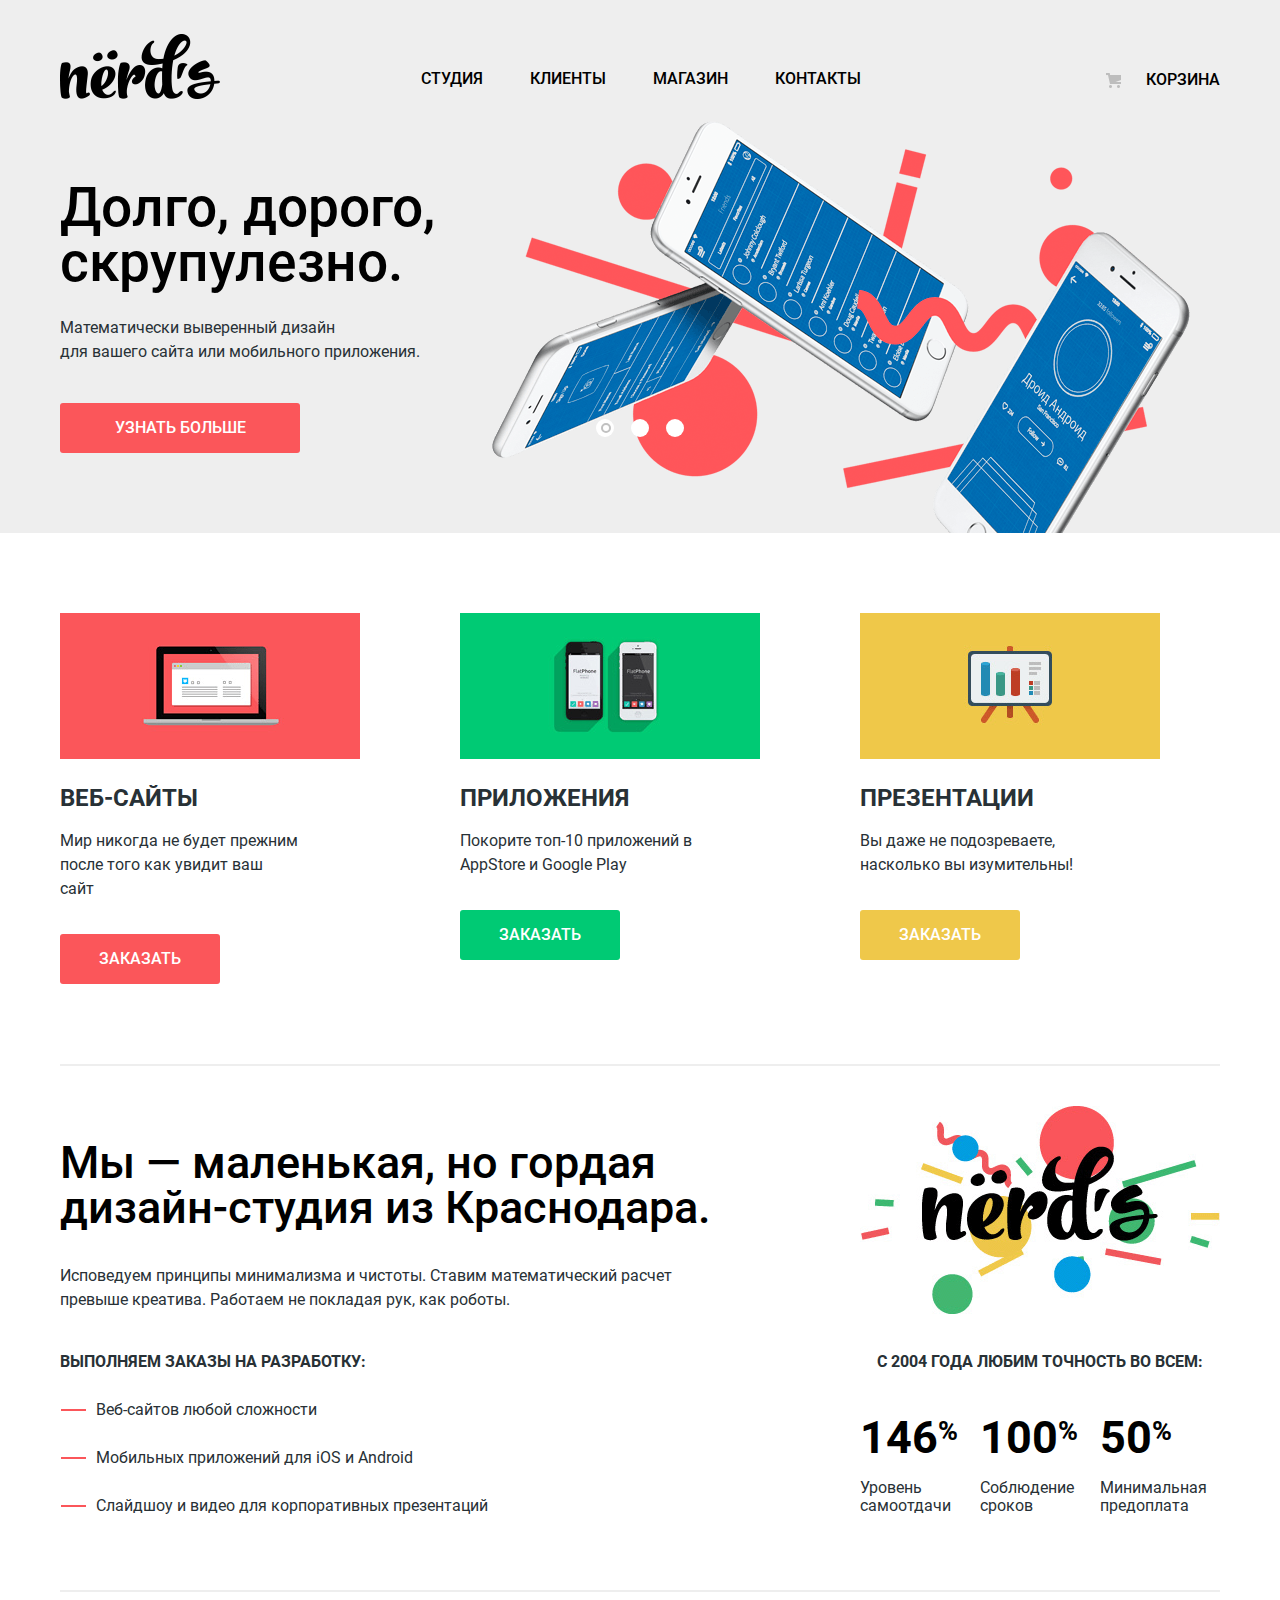
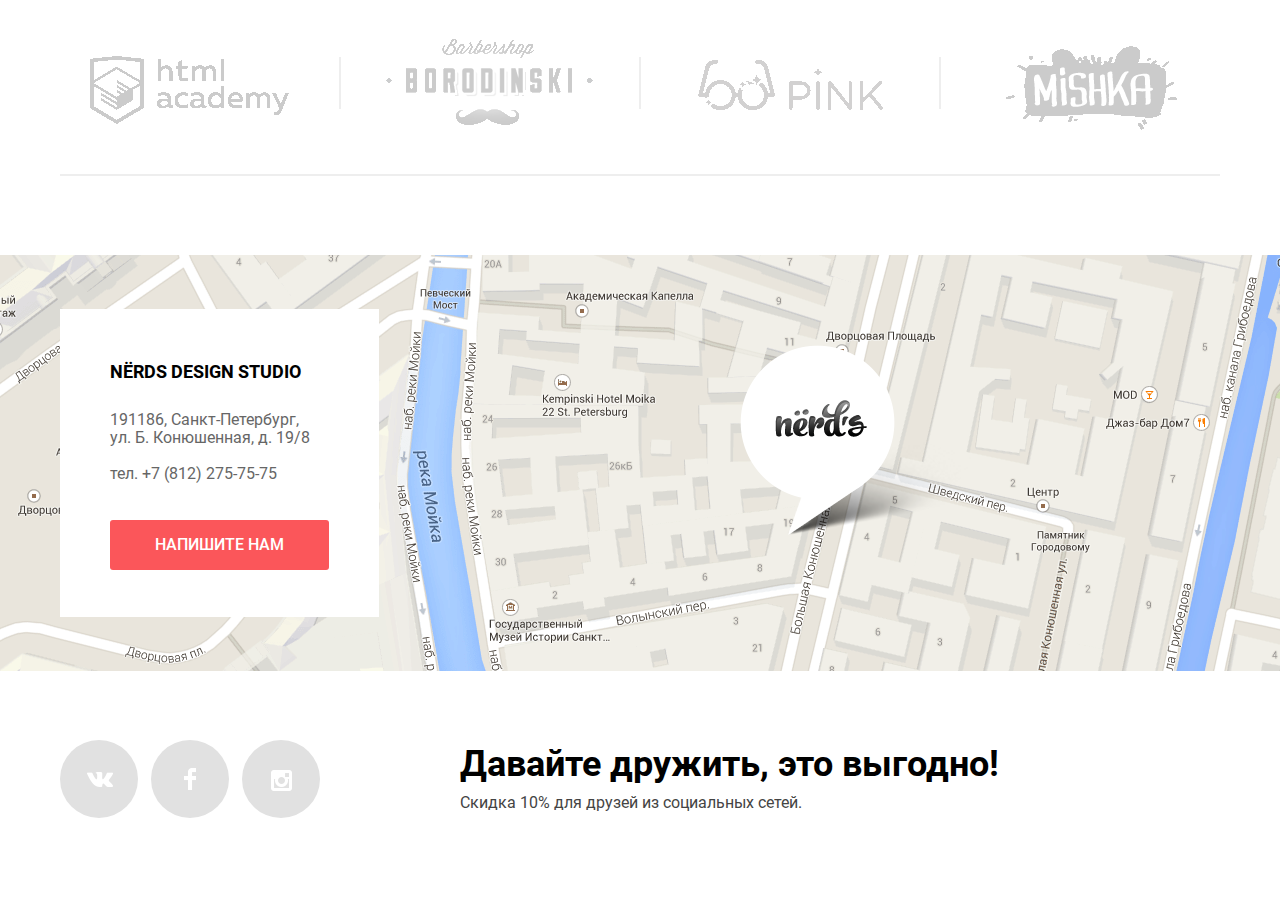
==== commit 97b8aa5d: "готовый проект нердс" ====
--- a/index.html
+++ b/index.html
@@ -6,8 +6,8 @@
     <meta name="viewport" content="width=device-width, initial-scale=1.0">
     <title>Проект нердс</title>
 
-    <link rel="stylesheet" href="../styles/normalize.css">
-    <link rel="stylesheet" href="../styles/style.css">
+    <link rel="stylesheet" href="styles/normalize.css">
+    <link rel="stylesheet" href="styles/minify.css">
 
     <link rel="icon" href="favicon.ico">
     <link rel="icon" href="img/favicons/favicon.svg" type="image/svg+xml">
@@ -18,8 +18,8 @@
   <body class="page-body">
     <header class="main-header">
       <nav class="main-navigation container">
-        <a class="logo-image">
-          <img src="/img/nerds-logo.png" width="160" height="65" alt="Логотип">
+        <a class="logo-image  logo-active">
+          <img src="img/nerds-logo.png" width="160" height="65" alt="Логотип">
         </a>
         <ul class="list-menu">
           <li>
@@ -45,7 +45,7 @@
       <h1 class="visually-hidden">Магазин Нердс дизайн студий</h1>
       <section class="Advertising-slider">
         <h2 class="visually-hidden">Реклама</h2>
-        <div class="slider_images slider_image-1 container">
+        <div class="slider_images slider_image-0 container">
           <div class="slide-item slide-active">
             <p class="slogan">
               Долго, дорого, скрупулезно.
@@ -95,7 +95,7 @@
         <ul>
           <li>
             <h3>Веб-сайты</h3>
-            <img src="../img/illustration-1.png" width="300" height="146" alt="">
+            <img src="img/illustration-1.png" width="300" height="146" alt="">
             <p>
               Мир никогда не будет прежним
               после того как увидит ваш сайт
@@ -104,7 +104,7 @@
           </li>
           <li>
             <h3>Приложения</h3>
-            <img src="../img/illustration-2.png" width="300" height="146" alt="">
+            <img src="img/illustration-2.png" width="300" height="146" alt="">
             <p>
               Покорите топ-10 приложений в
               AppStore и Google Play
@@ -113,7 +113,7 @@
           </li>
           <li>
             <h3>Презентации</h3>
-            <img src="../img/illustration-3.png" width="300" height="146" alt="">
+            <img src="img/illustration-3.png" width="300" height="146" alt="">
             <p>
               Вы даже не подозреваете,
               насколько вы изумительны!
@@ -145,7 +145,7 @@
 
         <section class="advantages">
           <h2 class="visually-hidden">Преимущества</h2>
-          <img src="../img/nerds-illustration.png" width="360" height="208" alt="Логотип">
+          <img src="img/nerds-illustration.png" width="360" height="208" alt="Логотип">
           <p>
             C 2004 года любим точность во всем:
           </p>
@@ -165,22 +165,22 @@
         <ul>
           <li>
             <a class="logo-link_1" href="#">
-              <img src="../img/logo-1.png" width="199" height="68" alt="Логотип htmlacademy">
+              <img src="img/logo-1.png" width="199" height="68" alt="Логотип htmlacademy">
             </a>
           </li>
           <li>
             <a class="logo-link_2" href="#">
-              <img src="../img/logo-2.png" width="209" height="90" alt="Логотип Барбешоп">
+              <img src="img/logo-2.png" width="209" height="90" alt="Логотип Барбешоп">
             </a>
           </li>
           <li>
             <a class="logo-link_3" href="#">
-              <img src="../img/logo-3.png" width="185" height="52" alt="Логотип Pink">
+              <img src="img/logo-3.png" width="185" height="52" alt="Логотип Pink">
             </a>
           </li>
           <li>
             <a class="logo-link_4" href="#">
-              <img src="../img/logo-4.png" width="173" height="84" alt="Логотип Мишки">
+              <img src="img/logo-4.png" width="173" height="84" alt="Логотип Мишки">
             </a>
           </li>
         </ul>
@@ -190,10 +190,10 @@
     <footer class="page-footer">
       <section class="map">
         <h2 class="visually-hidden">Карта</h2>
-        <iframe src="https://www.google.com/maps/embed?pb=!1m18!1m12!1m3!1d1998.603629617766!2d30.318176499439435!3d59.938719097417525!2m3!1f0!2f0!3f0!3m2!1i1024!2i768!4f13.1!3m3!1m2!1s0x4696310fca145cc1%3A0x42b32648d8238007!2z0JHQvtC70YzRiNCw0Y8g0JrQvtC90Y7RiNC10L3QvdCw0Y8g0YPQuy4sIDE5LzgsINCh0LDQvdC60YIt0J_QtdGC0LXRgNCx0YPRgNCzLCAxOTExODY!5e0!3m2!1sru!2sru!4v1690547695666!5m2!1sru!2sru" width="800" height="416" allowfullscreen="true" loading="lazy" referrerpolicy="no-referrer-when-downgrade"></iframe>
+        <iframe src="https://www.google.com/maps/embed?pb=!1m18!1m12!1m3!1d1998.603629617766!2d30.318176499439435!3d59.938719097417525!2m3!1f0!2f0!3f0!3m2!1i1024!2i768!4f13.1!3m3!1m2!1s0x4696310fca145cc1%3A0x42b32648d8238007!2z0JHQvtC70YzRiNCw0Y8g0JrQvtC90Y7RiNC10L3QvdCw0Y8g0YPQuy4sIDE5LzgsINCh0LDQvdC60YIt0J_QtdGC0LXRgNCx0YPRgNCzLCAxOTExODY!5e0!3m2!1sru!2sru!4v1690547695666!5m2!1sru!2sru" width="800" height="416" loading="lazy" referrerpolicy="no-referrer-when-downgrade"></iframe>
         <div class="container">
-         <img class="map-image" src="../img/map.png" width="1440" height="416" alt="">
-          <img class="marker-image" src="../img/map-marker.png" width="231" height="190" alt="Курсор карты">
+         <img class="map-image" src="img/map.png" width="1440" height="416" alt="">
+          <img class="marker-image" src="img/map-marker.png" width="231" height="190" alt="Курсор карты">
           <div class="contacts">
             <h3>Nёrds design studio</h3>
             <p>
@@ -233,7 +233,7 @@
       </div>
     </footer>
 
-    <section class="modal modal-show">
+    <section class="modal">
       <h2>Напишите нам</h2>
       <form action="#" method="get">
         <p>
@@ -255,5 +255,7 @@
         <svg width="21" height="21" viewBox="0 0 21 21" fill="#fb565a"><path class="cls-1" d="m20.72,17.89l-7.4-7.4,7.39-7.39c.36-.36.36-.94,0-1.3l-1.53-1.53c-.36-.36-.94-.36-1.3,0l-7.39,7.39L3.11.28c-.36-.36-.94-.36-1.3,0L.28,1.81c-.36.36-.36.94,0,1.3l7.38,7.38L.27,17.88c-.36.36-.36.94,0,1.3l1.53,1.53c.36.36.94.36,1.3,0l7.39-7.39,7.4,7.4c.36.36.94.36,1.3,0l1.53-1.53c.36-.36.36-.94,0-1.3Z"/></svg>
       </button>
     </section>
+    <script src="js/minify_slider.js"></script>
+    <script src="js/minify.js"></script>
   </body>
 </html>
--- a/styles/minify.css
+++ b/styles/minify.css
@@ -0,0 +1 @@
+.btn,.logo-list a{-webkit-box-sizing:border-box}.page-body,.slider-controls button{background-color:var(--basic-white)}.main-navigation a,.order h3{line-height:30px;text-transform:uppercase}.advantages p,.btn,.complex-filter label,.filter legend,.info h3,.main-navigation a,.order h3{text-transform:uppercase}.catalog .sort-list,.filter ul,.info ul,.logo-list ul,.order ul{list-style:none}.advantages dd,.contacts,.order img{-webkit-box-ordinal-group:0;order:-1}@font-face{font-family:Roboto;font-weight:400;font-style:normal;src:url("../fonts/Roboto-Regular.woff2") format("woff2"),url("../fonts/Roboto-Regular.woff") format("woff")}@font-face{font-family:Roboto;font-weight:500;font-style:normal;src:url("../fonts/Roboto-Medium.woff2") format("woff2"),url("../fonts/Roboto-Medium.woff") format("woff")}@font-face{font-family:Roboto;font-weight:700;font-style:normal;src:local("Roboto"),local("Roboto"),url("../fonts/Roboto-Bold.woff2") format("woff2"),url("../fonts/Roboto-Bold.woff") format("woff")}.page-body{min-width:1200px;margin:0;padding:0;font-family:Roboto,Arial,sans-serif;font-size:16px;line-height:24px;color:var(--light-black);background-image:url("../img/bg.png");background-repeat:repeat;background-position:top center;min-height:100%;display:-ms-grid;display:grid;-ms-grid-rows:-webkit-min-content 1fr -webkit-min-content;-ms-grid-rows:min-content 1fr min-content;grid-template-rows:-webkit-min-content 1fr -webkit-min-content;grid-template-rows:min-content 1fr min-content;-ms-flex-line-pack:start;align-content:start}.btn,.info li::before{background-color:var(--basic-red)}a{text-decoration:none}img{max-width:100%;height:auto}.visually-hidden{position:absolute;width:1px;height:1px;margin:-1px;border:0;padding:0;white-space:nowrap;clip:rect(0 0 0 0);-webkit-clip-path:inset(100%);clip-path:inset(100%);overflow:hidden}.columns_info-advantages,.logo-list{border-top:2px solid var(--light-extra-grey)}.container{width:1160px;margin:0 auto;padding:0 20px}.Advertising-slider,.order{margin-bottom:80px}.btn{display:inline-block;width:240px;min-height:50px;padding:16px 0;line-height:18px;font-weight:500;color:var(--basic-white);text-align:center;vertical-align:middle;box-sizing:border-box;border-radius:3px}.Advertising-slider,.main-header{background-color:var(--light-extra-grey)}.btn:hover{background-color:var(--dark-red)}.btn:active{color:var(--opacity-white);background-color:var(--dark-extra-red);-webkit-box-shadow:inset 0 3px 0 var(--shadow-button-black);box-shadow:inset 0 3px 0 var(--shadow-button-black)}:root{--basic-black:#000000;--btn-filter-opacity-black:rgba(0,0,0, 0.3);--light-black:#283136;--basic-white:#ffffff;--opacity-white:rgba(255,255,255, 0.3);--basic-brown:#666666;--dark-brown:#4d4d4d;--dark-brown-catalog:rgba(77, 77, 77, 0.12);--basic-grey:#a6a6a6;--light-grey:#e1e1e1;--light-extra-grey:#eeeeee;--light-grey-border-catalog:#e5e5e5;--shadow-button-black:rgba(0,1,1, 0.1);--shadow-modal-black:rgba(0,1,1, 0.75);--basic-red:#fb565a;--dark-red:#e74246;--dark-extra-red:#d7373b;--basic-green:#00ca74;--dark-green:#00bc6c;--dark-extra-green:#00aa62;--basic-yellow:#efc84a;--dark-yellow:#eab534;--dark-extra-yellow:#e5a722;--dark-extra-black:#444444;--border-modal-form-grey:#d7dcde;--border-modal-form-dark-grey:#b4b9bb;--bg-filter-btn-dark-grey:#dfdfdf;--bg-filter-btn-extra-grey:#d5d5d5;--border-pagination-extra-dark-grey:#dbdbdb;--arrow-bg-arrow-black:#231f20;--btn-slider-active-brown:#c1c1c1;--basic-transparent:transparent}.page{height:100%}.main-navigation{display:-ms-grid;display:grid;-ms-grid-columns:-webkit-min-content 1fr -webkit-min-content;-ms-grid-columns:min-content 1fr min-content;grid-template-columns:-webkit-min-content 1fr -webkit-min-content;grid-template-columns:min-content 1fr min-content;-webkit-box-align:center;-ms-flex-align:center;align-items:center;min-height:72px;padding-top:30px}.main-navigation .logo-image{display:block;width:160px;height:65px}.main-navigation ul{display:-webkit-box;display:-ms-flexbox;display:flex;-ms-flex-wrap:wrap;flex-wrap:wrap;width:450px;margin:0 0 0 201px;padding:26px 0 0;list-style:none}.main-navigation li{margin-right:47px}.catalog .sort-item:nth-child(3n),.logo-list li:nth-child(4n),.main-navigation li:nth-child(4n),.slider-controls button:last-child,.social .social-item:nth-child(3n){margin-right:0}.main-navigation a{color:var(--basic-black);font-weight:500}.advantages dd,.advantages p,.filter legend,.info h3,.order h3{font-weight:700}.list-menu a,.main-navigation .cart{padding:8px 0;border-bottom:2px solid var(--basic-transparent)}.catalog-card .title:hover,.main-navigation a:hover{color:var(--basic-red)}.Advertising-slider .slogan,.advantages dd,.catalog-card .title,.catalog-card .title:active,.filter .btn,.filter legend,.info .slogan-info,.main-navigation a:active,.main-navigation a:focus,.page-inner .main-title,.pagination .active:active,.sort-list a{color:var(--basic-black)}.catalog-card .title:active,.main-navigation a:active{opacity:.3}.main-navigation .active-page{border-bottom:2px solid var(--basic-red)}.main-navigation .active-page:active,.main-navigation .active-page:focus,.main-navigation .active-page:hover{color:var(--basic-black);opacity:1}.main-navigation .wrapper-cart{position:relative;padding-top:27px}.main-navigation .wrapper-cart::before{content:"";position:absolute;top:35px;left:0;width:15px;height:15px;background-image:url("../img/cart-icon.png");background-repeat:no-repeat;background-position:0 0;opacity:.2}.main-navigation .cart{padding-left:40px}.catalog-item:hover>.catalog-card,.logo-list a:hover,.main-navigation .logo-active,.main-navigation .logo-active:active,.main-navigation .logo-active:focus,.main-navigation .logo-active:hover,.product-checkbox-input:hover+label::before,.product-checkbox-input:hover:checked+label::after,.product-radio-input:hover+label::before,.product-radio-input:hover:checked+label::after,.product-radio-input:hover:checked+label::before,.sort-arrows .sort-arrow-active,.sort-arrows .sort-arrow-active:hover,.sort-arrows a:focus,.sort-list .active,.sort-list .active:hover,.sort-list a:active,.sort-list a:focus{opacity:1}.main-navigation .main-logo:hover{opacity:.8}.main-navigation .main-logo:active,.product-checkbox-input:disabled+label,.product-radio-input:disabled+label,.social a:active::before{opacity:.3}.slider_images{display:-ms-grid;display:grid;position:relative;top:0;min-height:431px;background-position:90% 19px;background-repeat:no-repeat}.slider_image-0{background-image:url("../img/slide1.png")}.slider_image-1{background-image:url("../img/slide2.png");background-position:96% 19px}.slider_image-2{background-image:url("../img/slide3.png");background-position:95% 19px}.slide-item{width:380px;padding-top:78px;padding-bottom:60px;display:none}.slide-item:nth-child(2){width:520px}.slide-item:nth-child(3){width:410px}.slide-item:nth-child(2) .slider-text{width:420px}.slide-item:nth-child(3) .slider-text{width:350px}.slide-active{display:block}.Advertising-slider p{margin:0}.Advertising-slider .slogan{margin-bottom:26px;font-size:55px;line-height:55px;font-weight:500}.Advertising-slider .slider-text{margin-bottom:39px}.slide-item .btn{-ms-grid-column-align:start;justify-self:start}.slider-controls{-ms-flex-item-align:self-start;-ms-grid-row-align:self-start;align-self:self-start;display:-webkit-box;display:-ms-flexbox;display:flex;-webkit-box-align:start;-ms-flex-align:start;align-items:start;position:absolute;bottom:96px;left:50%;margin-left:-44px}.slider-controls button{position:relative;width:18px;height:18px;margin-right:17px;border:none;border-radius:50%}.slider-controls .slider-btn-active::before{content:"";position:absolute;top:0;left:50%;margin-top:4px;margin-left:-25%;width:6px;height:6px;border-radius:50%;border:2px solid var(--btn-slider-active-brown)}.order ul{display:-ms-grid;display:grid;-ms-grid-columns:300px 100px 300px 100px 300px;grid-template-columns:repeat(3,300px);-webkit-column-gap:100px;-moz-column-gap:100px;column-gap:100px;-webkit-box-pack:start;-ms-flex-pack:start;justify-content:start;margin:0;padding:0}.order li{display:-webkit-box;display:-ms-flexbox;display:flex;-webkit-box-orient:vertical;-webkit-box-direction:normal;-ms-flex-direction:column;flex-direction:column}.order h3{margin-bottom:0;font-size:24px}.order p{width:240px;margin-bottom:33px}.order img{-ms-flex-order:-1}.order .btn{width:160px}.order .green-btn{background-color:var(--basic-green)}.order .green-btn:hover{background-color:var(--dark-green)}.order .green-btn:active{background-color:var(--dark-extra-green)}.order .yellow-btn{background-color:var(--basic-yellow)}.order .yellow-btn:hover{background-color:var(--dark-yellow)}.order .yellow-btn:active{background-color:var(--dark-extra-yellow)}.columns_info-advantages{display:-ms-grid;display:grid;-ms-grid-columns:1fr 140px auto;grid-template-columns:1fr auto;-webkit-column-gap:140px;-moz-column-gap:140px;column-gap:140px;min-height:444px;margin-bottom:40px;padding:40px 0 0}.info{width:660px;padding-top:34px}.info .slogan-info{margin:0 0 34px;font-size:45px;line-height:45px;font-weight:500}.info p:nth-child(3){margin-bottom:38px}.info h3{margin:0 0 24px;font-size:16.2px;line-height:24px}.info ul{margin:0;padding:0 0 0 36px}.info li{position:relative;margin-bottom:24px}.info li::before{content:"";position:absolute;top:11px;left:-35px;width:25px;height:2px}.advantages{-ms-grid-column-align:end;justify-self:end;width:360px}.filter,.filter-btn,.social{width:260px}.advantages img{margin-bottom:29px}.advantages p{margin:0 0 41px;padding-left:17px}.advantages dl{display:-ms-grid;display:grid;-ms-grid-columns:(1fr)[3];grid-template-columns:repeat(3,1fr);row-gap:19px;width:360px;margin:0}.advantages dt{width:110px;line-height:18px}.advantages dd{-ms-flex-order:-1;width:110px;margin:0;font-size:45px;line-height:45px}.advantages sup{font-size:60%}.logo-list{margin-bottom:79px;padding:0;border-bottom:2px solid var(--light-extra-grey)}.logo-list ul{display:-webkit-box;display:-ms-flexbox;display:flex;-ms-flex-wrap:wrap;flex-wrap:wrap;min-height:182px;margin:0;padding:0}.logo-list li{position:relative;width:280px}.logo-list li:nth-child(2),.logo-list li:nth-child(3){width:300px}.logo-list li::after{content:"";position:absolute;top:65px;right:-1px;width:2px;height:52px;background-color:var(--light-extra-grey)}.logo-list li:nth-child(4n)::after{background-color:var(--basic-transparent)}.logo-list a{display:block;height:182px;padding-top:64px;padding-left:30px;box-sizing:border-box;opacity:.2}.logo-list .logo-link_2{padding-top:47px;padding-left:46px}.logo-list .logo-link_3{padding-top:67px;padding-left:58px}.logo-list .logo-link_4{padding-top:54px;padding-left:65px}.logo-list a:active,.modal .close:active{opacity:.1}.page-inner{margin-bottom:60px}.page-inner .title-container{min-height:139px;padding-top:78px;padding-bottom:24px;margin-bottom:55px;background-color:var(--light-extra-grey)}.page-inner .main-title{font-size:55px;line-height:55px;font-weight:500;text-align:center}.grid-filter_catalog{display:-ms-grid;display:grid;-ms-grid-columns:auto 140px 1fr;grid-template-columns:auto 1fr;-webkit-column-gap:140px;-moz-column-gap:140px;column-gap:140px}.filter fieldset{margin:0 0 41px;padding:0;border:none}.filter fieldset:nth-child(3){margin-bottom:47px}.filter legend{margin-bottom:13px;font-size:18px;line-height:30px}.filter .complex-filter{margin-bottom:55px}.complex-filter legend{margin-bottom:48px;font-size:19px}.complex-filter .filter-container{display:-webkit-box;display:-ms-flexbox;display:flex;-webkit-box-align:center;-ms-flex-align:center;align-items:center;position:relative;width:260px;height:80px;padding-left:28px;margin-bottom:13px;-webkit-box-sizing:border-box;box-sizing:border-box;background-color:var(--light-extra-grey);border-radius:3px}.complex-filter .scale{width:211px;height:2px;background-color:var(--border-modal-form-grey)}.complex-filter .bar{height:2px;margin-right:33%;margin-left:0;background-color:var(--basic-green)}.complex-filter .ranges{width:4px;height:4px;position:absolute;top:30px;background-color:var(--basic-grey);border:8px solid var(--basic-white);border-radius:50%;-webkit-box-shadow:0 2px 0 0 var(--basic-grey);box-shadow:0 2px 0 0 var(--basic-grey);cursor:pointer}.complex-filter input,.filter .btn{background-color:var(--light-extra-grey)}.complex-filter .ranges:hover{top:26px;border:12px solid var(--basic-white)}.complex-filter .range-left{left:20px;margin-left:0}.complex-filter .range-right{right:13px;margin-right:26%}.complex-filter .filter-price{display:-webkit-box;display:-ms-flexbox;display:flex;-webkit-box-pack:justify;-ms-flex-pack:justify;justify-content:space-between}.complex-filter label{margin-right:7px;line-height:22px}.complex-filter input{width:80px;height:38px;font:inherit;text-align:center;-webkit-box-sizing:border-box;box-sizing:border-box;border:none;border-radius:3px}.filter ul{margin:0;padding:0}.filter li{margin-bottom:14px}.filter li:last-child{margin-bottom:0}.filter label{position:relative;line-height:20px}.catalog h3,.sort-list a{line-height:18px;text-transform:uppercase}.filter-checkbox label,.filter-radio label{display:block;position:relative;padding-left:36px;padding-top:3px;padding-bottom:3px}.product-radio-input+label::before,.product-radio-input:checked+label::before{content:"";position:absolute;top:0;left:1px;width:25px;height:25px;-webkit-box-sizing:border-box;box-sizing:border-box;border:4px solid var(--dark-brown);border-radius:50%;opacity:.4}.product-radio-input:checked+label::after{content:"";position:absolute;top:8px;left:9px;width:9px;height:9px;background-color:var(--dark-brown);border-radius:50%;opacity:.4}.product-checkbox-input+label::before,.product-checkbox-input:checked+label::after{position:absolute;top:2px;left:1px;height:23px;opacity:.4;content:"";background-repeat:no-repeat;background-position:0 0}.product-checkbox-input+label::before{width:23px;background-image:url("../img/checkbox-off.png")}.product-checkbox-input:checked+label::after{width:27px;background-image:url("../img/checkbox-on.png")}.product-checkbox-input:checked+label::before,.product-checkbox-input:disabled:checked+label::before,.product-checkbox-input:hover:checked+label::before{opacity:0}.product-checkbox-input:disabled+label::before,.product-checkbox-input:disabled:checked+label::after,.product-radio-input:disabled+label::before,.product-radio-input:disabled:checked+label::after,.product-radio-input:disabled:checked+label::before{opacity:.2}.filter .btn{border:none}.filter-btn{padding:0}.filter .btn:hover,.pagination .pagination-btn:hover{background-color:var(--bg-filter-btn-dark-grey)}.filter .btn:active{color:var(--btn-filter-opacity-black);background-color:var(--bg-filter-btn-extra-grey)}.grid-sort{display:-ms-grid;display:grid;-ms-grid-columns:1fr 40px auto 40px auto;grid-template-columns:1fr auto auto;-webkit-column-gap:40px;-moz-column-gap:40px;column-gap:40px;margin-bottom:51px;padding-top:2px}.grid-social_discount,.map .container{grid-template-columns:-webkit-min-content 1fr}.catalog h3{margin:0;font-size:18px;font-weight:700}.catalog .sort-list{display:-webkit-box;display:-ms-flexbox;display:flex;-ms-flex-wrap:wrap;flex-wrap:wrap;width:280px;margin:0;padding:2px 0 0}.catalog .sort-item{margin-right:26px}.catalog .sort-arrows,.pagination{margin:0;padding:0;list-style:none}.sort-list a{display:block;font-size:14px;opacity:.3}.sort-arrows a:hover,.sort-list a:hover{opacity:.6}.catalog .sort-arrows{display:-webkit-box;display:-ms-flexbox;display:flex;-ms-flex-wrap:wrap;flex-wrap:wrap;-webkit-box-pack:justify;-ms-flex-pack:justify;justify-content:space-between;-webkit-box-align:center;-ms-flex-align:center;align-items:center;width:40px}.sort-arrows a{display:block;fill:var(--arrow-bg-arrow-black);opacity:.2}.catalog .catalog-list{display:-webkit-box;display:-ms-flexbox;display:flex;-ms-flex-wrap:wrap;flex-wrap:wrap;-webkit-box-pack:justify;-ms-flex-pack:justify;justify-content:space-between;width:760px;margin:0 0 28px;padding:0;list-style:none}.catalog .catalog-item,.pagination{display:-webkit-box;display:-ms-flexbox}.catalog .catalog-item{display:flex;-webkit-box-align:end;-ms-flex-align:end;align-items:end;position:relative;width:360px;min-height:616px;margin-bottom:33px;-webkit-box-sizing:border-box;box-sizing:border-box;background-image:url("../img/circle.svg"),url("../img/circle.svg"),url("../img/circle.svg");background-position:16px 13px,39px 13px,62px 13px;background-repeat:no-repeat;background-color:var(--dark-brown-catalog);border-radius:3px}.catalog .catalog-card,.pagination .pagination-btn{text-align:center;background-color:var(--light-extra-grey)}.catalog .catalog-item:hover{background-color:var(--dark-brown);-webkit-box-shadow:0 6px 15px 0 rgba(0,1,1,.25);box-shadow:0 6px 15px 0 rgba(0,1,1,.25)}.catalog .catalog-wrapper{border:1px solid var(--light-grey-border-catalog)}.catalog-wrapper img{vertical-align:bottom}.catalog .catalog-item::after{left:39px}.catalog .catalog-wrapper::before{left:62px}.catalog .catalog-card{position:absolute;bottom:0;width:360px;max-height:616px;min-height:231px;padding-top:27px;padding-bottom:27px;overflow:auto;-webkit-box-sizing:border-box;box-sizing:border-box;opacity:0}.catalog-card h3{margin-left:-3px;margin-bottom:16px}.catalog-card .title{line-height:30px}.catalog-card p,.pagination .pagination-btn{line-height:18px;-webkit-box-sizing:border-box}.catalog-card p{width:240px;margin:0 auto 30px;color:var(--basic-brown);box-sizing:border-box}.catalog-item:first-of-type p:nth-child(2){padding:0 16px}.catalog-item:nth-of-type(3) p:nth-child(2),.catalog-item:nth-of-type(4) p:nth-child(2){padding:0 21px}.catalog-card .btn{width:200px;color:var(--basic-white)}.contacts h3,.pagination .pagination-btn{color:var(--basic-black);text-transform:uppercase}.pagination{display:flex}.pagination li{margin-right:11px}.pagination .pagination-btn{display:block;min-width:50px;height:50px;padding-top:16px;padding-left:10px;padding-right:10px;font-weight:500;box-sizing:border-box;border:none;border-radius:3px}.contacts,.modal{-webkit-box-orient:vertical;-webkit-box-direction:normal;-webkit-box-sizing:border-box}.pagination .next{min-width:260px}.pagination .pagination-btn:active{color:var(--btn-filter-opacity-black);background-color:var(--bg-filter-btn-extra-grey);-webkit-box-shadow:inset 0 3px 0 var(--shadow-button-black);box-shadow:inset 0 3px 0 var(--shadow-button-black)}.contacts,.modal{background-color:var(--basic-white)}.pagination .active,.pagination .active:active,.pagination .active:hover{padding-top:13px;background-color:var(--basic-white);border:3px solid var(--bg-filter-btn-extra-grey);-webkit-box-shadow:none;box-shadow:none}.map{position:relative;margin-bottom:69px}.map .container{display:-ms-grid;display:grid;-ms-grid-columns:-webkit-min-content 361px 1fr;-ms-grid-columns:min-content 361px 1fr;grid-template-columns:min-content 1fr;-webkit-column-gap:361px;-moz-column-gap:361px;column-gap:361px;position:relative;min-height:416px}.contacts,.modal form,.social .social-list{display:-webkit-box;display:-ms-flexbox}.map-image{position:absolute;left:50%;margin-left:-720px;min-width:1440px;z-index:1}.map iframe{position:absolute;top:0;width:100vw;z-index:3;border:none}.map .marker-image{padding-top:90px;z-index:2}.contacts{-ms-flex-order:-1;-ms-flex-item-align:center;-ms-grid-row-align:center;align-self:center;display:flex;-ms-flex-direction:column;flex-direction:column;width:319px;min-height:308px;padding-top:30px;padding-left:50px;box-sizing:border-box;z-index:4}.contacts h3{margin-bottom:24px;font-size:18px;line-height:30px;font-weight:700}.contacts a:nth-child(3),.contacts p{color:var(--basic-brown);line-height:18px}.contacts p{width:205px;margin:0 0 18px}.discount p,.modal h2,.modal label{color:var(--basic-black)}.contacts .phone{margin-bottom:37px}.contacts .btn{width:219px}.grid-social_discount{display:-ms-grid;display:grid;-ms-grid-columns:-webkit-min-content 140px 1fr;-ms-grid-columns:min-content 140px 1fr;grid-template-columns:min-content 1fr;-webkit-column-gap:140px;-moz-column-gap:140px;column-gap:140px;padding-bottom:69px}.social .social-list{display:flex;-ms-flex-wrap:wrap;flex-wrap:wrap;margin:0;padding:0;list-style:none}.social-item{margin-right:13px;margin-bottom:13px}.social-item a{position:relative;width:78px;height:78px;padding:0;background-color:var(--light-grey);border-radius:50%}.social-item a::before{content:"";position:absolute;top:32px;left:27px;width:26px;height:15px;background-image:url("../img/vk-icon.png");background-repeat:no-repeat;background-position:0 0}.social-item:nth-child(2) a::before{top:28px;left:33px;width:12px;height:22px;background-image:url("../img/fb-icon.png")}.social-item:nth-child(3) a::before{top:30px;left:29px;width:21px;height:21px;background-image:url("../img/insta-icon.png")}.discount{padding-top:6px}.discount p{margin:0;font-size:36px;line-height:36px;font-weight:700}.discount p:first-child{margin-bottom:10px}.discount p:nth-child(2){font-size:16px;line-height:22px;font-weight:400;color:var(--dark-extra-black)}.modal{-ms-flex-direction:column;flex-direction:column;position:fixed;top:25%;bottom:auto;left:0;right:0;margin:0 auto;padding-top:67px;padding-bottom:67px;width:960px;min-height:590px;font-size:16px;line-height:18px;font-weight:400;box-sizing:border-box;-webkit-box-shadow:0 20px 40px 0 var(--shadow-modal-black);box-shadow:0 20px 40px 0 var(--shadow-modal-black);z-index:5;display:none}.modal h2{width:760px;margin:0 auto 24px;font-size:45px;line-height:45px;font-weight:500}.modal form{display:flex;-ms-flex-wrap:wrap;flex-wrap:wrap;-webkit-box-pack:justify;-ms-flex-pack:justify;justify-content:space-between;width:760px;margin:0 auto}.modal p{margin-bottom:18px}.modal p:nth-child(3){margin-bottom:44px}.modal label{display:block;margin-bottom:9px;line-height:18px;font-weight:700}.modal input{width:360px;height:50px;padding:3px 13px}.modal textarea{width:760px;min-height:118px;padding:11px 14px;resize:none}.modal input,.modal textarea{font:inherit;line-height:18px;-webkit-box-sizing:border-box;box-sizing:border-box;border:2px solid var(--border-modal-form-grey)}.modal input:hover,.modal textarea:hover{border-color:var(--border-modal-form-dark-grey)}.modal input:focus,.modal textarea:focus{border-color:var(--basic-black)}.modal input::-webkit-input-placeholder,.modal textarea::-webkit-input-placeholder{color:var(--dark-extra-black);opacity:.5}.modal input::-moz-placeholder,.modal textarea::-moz-placeholder{color:var(--dark-extra-black);opacity:.5}.modal input:-ms-input-placeholder,.modal textarea:-ms-input-placeholder{color:var(--dark-extra-black);opacity:.5}.modal input::-ms-input-placeholder,.modal textarea::-ms-input-placeholder{color:var(--dark-extra-black);opacity:.5}.modal input::placeholder,.modal textarea::placeholder{color:var(--dark-extra-black);opacity:.5}.modal input:focus::-webkit-input-placeholder,.modal textarea:focus::-webkit-input-placeholder{opacity:1}.modal input:focus::-moz-placeholder,.modal textarea:focus::-moz-placeholder{opacity:1}.modal input:focus:-ms-input-placeholder,.modal textarea:focus:-ms-input-placeholder{opacity:1}.modal input:focus::-ms-input-placeholder,.modal textarea:focus::-ms-input-placeholder{opacity:1}.modal input:focus::placeholder,.modal textarea:focus::placeholder{opacity:1}.modal .btn{width:260px;padding:0;border:none}.modal .close{position:absolute;top:77px;right:96px;width:21px;height:21px;padding:0;background-color:transparent;border:none;opacity:.3}.modal .close:hover{opacity:1}.modal-show{display:block;-webkit-animation-name:bounce;animation-name:bounce;-webkit-animation-duration:.6s;animation-duration:.6s}.modal-error{-webkit-animation-name:snake;animation-name:snake;-webkit-animation-duration:.6s;animation-duration:.6s}@-webkit-keyframes snake{0%,100%{-webkit-transform:translateX(0);transform:translateX(0)}10%,30%,50%,70%,90%{-webkit-transform:translateX(-10px);transform:translateX(-10px)}20%,40%,60%,80%{-webkit-transform:translateX(10px);transform:translateX(10px)}}@keyframes snake{0%,100%{-webkit-transform:translateX(0);transform:translateX(0)}10%,30%,50%,70%,90%{-webkit-transform:translateX(-10px);transform:translateX(-10px)}20%,40%,60%,80%{-webkit-transform:translateX(10px);transform:translateX(10px)}}@-webkit-keyframes bounce{0%{-webkit-transform:translateY(-2000px);transform:translateY(-2000px)}70%{-webkit-transform:translateY(30px);transform:translateY(30px)}90%{-webkit-transform:translateY(-10px);transform:translateY(-10px)}100%{-webkit-transform:translateY(0);transform:translateY(0)}}@keyframes bounce{0%{-webkit-transform:translateY(-2000px);transform:translateY(-2000px)}70%{-webkit-transform:translateY(30px);transform:translateY(30px)}90%{-webkit-transform:translateY(-10px);transform:translateY(-10px)}100%{-webkit-transform:translateY(0);transform:translateY(0)}}
